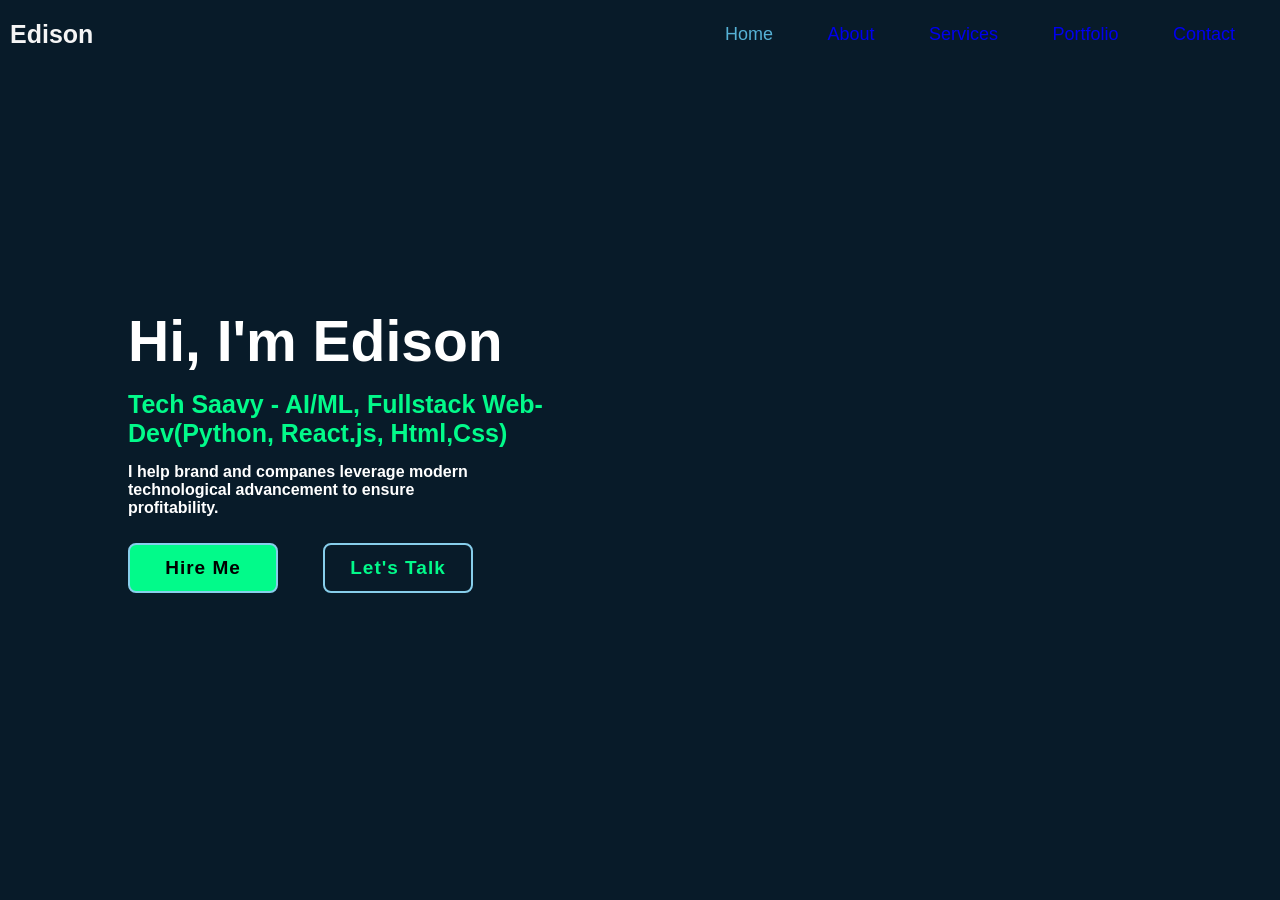
==== index.html @ b286ea6d "Update index.html" ====
<!DOCTYPE html>
<html lang="en">
<head>
    <meta charset="UTF-8">
    <meta name="viewport" content="width=<device-width>, initial-scale=1.0">
    <title>Firstpage</title>
    <link rel="stylesheet" href="style.css">
    <link href="https://fonts.googleapis.com/icon?family=Material+Icons" rel="stylesheet">
</head>

<body>
    <header class="header">
        <a href = "#"class = "logo"> Edison</a>
         <nav>
            <div class="nav-links" id="navLinks">
               <i class="material-icons" style="cursor: pointer;" onclick="hideMenu()">close</i>

                <ul>
                   <li><a href="index.html" class="active"> Home</a></li>
                   <li><a href="about.html"> About</a></li> 
                   <li><a href="services.html"> Services</a></li>
                   <li><a href="port.html"> Portfolio</a></li>
                   <li><a href="contact.html"> Contact</a></li> 
                </ul>
            </div>
            <i class="material-icons" style="cursor: pointer;" onclick="showMenu()">menu</i>
        </nav>       
    
    </header>
    <section class="home">
        <div class="home-content">
            <h1>Hi, I'm Edison </h1>
            <h3>Tech Saavy - AI/ML, Fullstack Web-Dev(Python, React.js, Html,Css)</h3>
            <p>I help brand and companes leverage modern technological 
                 advancement to ensure profitability. </p>
             <div class="btn-box">
                <a href="mailto:edison1tech@gmail.com?subject=Hiring Your Services"class="Hire"> Hire Me</a>
                <a href="https://api.whatsapp.com/send?phone=2347078115094"> Let's Talk</a>
             </div>    
        </div>       
    </section>
    
<script>
   
       var navLinks = document.getElementById("navLinks");
       function showMenu(){
           navLinks.style.display = "block";
           navLinks.style.right= "0px";
           
       }

       function hideMenu(){
           navLinks.style.display = "none";
       }
            
            
    
    
</script>
<script>
        (function(){if(!window.chatbase||window.chatbase("getState")!=="initialized")
        {window.chatbase=(...arguments)=>{if(!window.chatbase.q){window.chatbase.q=[]}window.chatbase.q.push(arguments)}
        ;window.chatbase=new Proxy(window.chatbase,{get(target,prop){if(prop==="q"){return target.q}return(...args)=>target(prop,...args)}})}const onLoad=function(){const script=document.createElement("script");script.src="https://www.chatbase.co/embed.min.js";script.id="RbvvcZ45IPQnluIqpaT1G";script.domain="www.chatbase.co";document.body.appendChild(script)};if(document.readyState==="complete"){onLoad()}else{window.addEventListener("load",onLoad)}})();
</script>
</body>


</html
---- style.css ----
*{
    margin: 0;
    padding: 0;
    box-sizing: border-box;
    font-family: 'Gill Sans', 'Gill Sans MT', Calibri, 'Trebuchet MS', sans-serif;
}

body{
    background:#081b29;
    color: white;
    bottom: 0;
}

.header{
    position: absolute;
    top: 0;
    left: 0;
    width: 100%;
    padding: 20px 10px;
    background: transparent;
    display: flex;
    justify-content: space-between;
    align-items: center;
    z-index: 100;
}

.logo{
    font-size: 25px;
    color: whitesmoke;
    text-decoration: none;
    font-weight: bold;
}

.nav-links ul li{
    font-size: 18px;
    color: whitesmoke;
    text-decoration: none;
    font-weight: 580px;
    margin-left: 15px;
    margin-right: 35px;
    transition: .3s;
    position: relative;
    list-style: none;   
}




.nav-links ul li{
    display: inline-flex;
    text-decoration: none;
    list-style: none;
}

.nav-links a:hover,
.nav-links a.active{
    color: rgb(86, 178, 214);
}

.nav-links i{
    display: none;
}
.header i {
     display: none;
}
.nav-links a{
    text-decoration: none;
}

.home {
    display: flex;
    align-items: center;
    height: 100vh;
    padding: 0 10%;
    
    /* CRITICAL: Reference point for the background */
    position: relative; 
    /* CRITICAL: Prevents z-index from hiding the background */
    isolation: isolate; 
    
    /* REMOVE ALL BACKGROUND AND OPACITY FROM HERE */
    background: none; 
    opacity: 1 !important; 
}

/* This is the "faint" layer */
.home::before {
    content: "";
    position: absolute;
    inset: 0; 
    z-index: -1; /* Puts it behind the text */
    
    /* YOUR FAINTNESS SETTING */
    opacity: 0.3; 
    
    background-position: center;
    background-size: cover;
    animation: change-bg 8s infinite;
}

@keyframes change-bg {
    0%, 100% {  
        background-image: linear-gradient(rgba(26, 24, 24, 0.7), rgba(148, 102, 102, 0.7)), 
        url('images/d.p.jpeg'); 
    }
    50% { 
        background-image: linear-gradient(rgba(26, 24, 24, 0.7), rgba(148, 102, 102, 0.7)), 
        url('images/d.p 2.jpeg'); 
    } 
}


.home-content{
    max-width: 560px;
    
}

.home-content h1{
    font-size: 57px;
    font-weight: 680;
    margin-bottom: 15px;
    line-height: 1.2;
}

.home-content h3{
    color: rgb(2, 250, 138);
    font-size: 25px;
    margin-bottom: 15px;
}

.home-content p{
    font-size: 16px;
    font-weight: bold;
    margin-bottom: 26px;
    max-width: 360px;
}
.home-content{
    font-size: 35px;
    font-weight: 600px;
    margin-bottom: 0px;
}


.home-content .btn-box{
    justify-content: space-between;
    display: flex;
    width: 345px;
    height: 50px;
     
}

.btn-box a {
    position: relative;
    display: inline-flex;
    justify-content: center;
    align-items: center;
    width: 150px;
    height: 100%;
    background: rgb(2, 250, 138);
    border: 2px solid  skyblue;
    border-radius: 8px;
    font-size: 19px;
    color: black; 
    text-decoration: none;
    font-weight: 600;
    letter-spacing: 1px;
    z-index: 1;
    overflow: hidden;
    transition: .5s;
}

.btn-box a:nth-child(2) {
    background: transparent;
    color: rgb(2, 250, 138);

}
.btn-box a:nth-child(2):hover{
       color: black;
       background: rgb(2, 250, 138);
     
}

.btn-box a::before{
       content: '';
       position: absolute;
       top: 0;
       left: 0;
       width:0;
       height: 100%;
       z-index: -1;
       transition: .5s;

}
.Hire:hover{
     
       background:transparent;
       transition: .5s;
       content: '';
       color: skyblue;
}       
.btn-box a:hover::before{
  
      width: 100%;
}
/*---------about----------*/
#about{
    padding: 80px 0;
    color: skyblue;
    padding-left: 0px;
    padding-right: 0px ;
}

.row{
    display: flex;
    justify-content: space-between;
    flex-wrap: wrap;

}
.about-col-1{
    flex-basis: 35%;
}

.about-col-1 img{
      width: 100%;
      border-radius: 15px;

}

.about-col-2{
    flex-basis: 60%;

}

.about-col-2 p{
    font-size: 26px;
     
}

.tabs p{
    justify-content: space-between;
    margin-right: 34px;
    align-items: center;
}

.tab-content ul li{
    font-size: 25px;
    margin-top: 45px;
    text-align: left;
}


.sub-title{
    font-size: 60px;
    font-weight: 600;
    color: antiquewhite; 
    
}

.tab-btn{
    display: inline;
    margin-right: 10px;
    margin-top: 15px;
    color: aliceblue;
    
   
}

.tab-btn:active{
    color: seagreen;

}

.tab-pane{
    display: none;
}

.tab-pane.active{

    display: block;
}

.tab-pane ul li span {
    color: yellowgreen;
}

.tab-pane ul li{
    list-style: none;
    margin: 10px 0;
    

 }

 .tab-btn.active{
    border-bottom: 2px solid yellowgreen;
 }
   

 .tab-btn:hover{
    color: greenyellow;
 }
 
 /*------------contact------*/
 .acco{
    
    justify-items: center;
    align-items: center;
    
 }
.acco h1{
    font-size: 16px;
    margin-top: 9%;
    align-items: center;
    justify-items: center;
    justify-content: center; 
    width: 380px;
    text-align: center;
    margin-left: 35%;
}
acco{
    margin-bottom: 20px;
}
.acco a{
    text-decoration: none;
    color: aqua;
    align-items: center;
    justify-content: space-between;
    justify-items: center;
    margin-top: 12%;
   
 }
.acco a i{
    
    justify-items: center;
    display: block;
    align-items: center;   
    color: aqua;
    margin-right: 20px; 
    

}
.ico a i.material-icons{
    align-items: center;
    
    margin-top: 15px;
}

.ico a{
    margin-top: 2%;
}
.ico a:hover{
    color: yellowgreen;
    transition: .5s;
}

.ico a i.material-icons:hover{
    color: yellowgreen;
    transition: .5s;

}    

.ico {
    margin-left:45% ;
    align-items: center;
    margin-top: 3%;
    margin-bottom: 15px;
    font-size: 20px;
    position: relative;
}

 
 
 
@media(max-width:700px){

    .logo{
        font-size: 15PX;
    }

    .home-content h1{
        font-size: 30px;
        margin-left: 6px;
        margin-bottom: 12px;
    }

    .home-content h3{
        font-size: 20px;
    }
    .home-content p{
        font-size: 10px;
    }
    .home-content .btn-box{
    justify-content: space-between;
    display: flex;
    width: 150px;
    height: 25px;
     
    }
    .home.home-content{
    bottom: 0px;
    }


    .btn-box a {
        position: relative;
        display: inline-flex;
        justify-content: center;
        align-items: center;
          width: 70px;
         height: 100%;
         background: skyblue;
         border: 2px solid  skyblue;
         border-radius: 8px;
        font-size: 12px;
        color: black; 
        text-decoration: none;
          font-weight: 600;
        letter-spacing: 1px;
        z-index: 1;
        overflow: hidden;
        transition: .5s;
    }


    .header{
        font-size: 20px;
    }
    .nav-links ul li a{
        display: block;
        text-decoration: none;
        list-style: none; 
        margin-bottom: 15px;   
        text-align: center;
        color: antiquewhite;
        
    }
    
    
    .nav-links{
        position: absolute;
        height: 100vh;
        width: 180px;
        background: #ff004f;
        top: 0;  
        display: none;     
        text-align: left;
        z-index: 2;
        transition: 1s;
        text-decoration: none;       
    }

    nav .fa{
        display: block;
        color: aliceblue;
        margin: 10px;
        font-size: 22px;
        cursor: pointer;
        text-decoration: none;
    }

    
    #about{
        padding: 80px 0;
        color: skyblue;
        padding-left: 0px;
        padding-right: 0px ;
        width: 350px;
    }


    .about-col-2 h1{
        font-size: 30px;
        
    }

    .about-col-2 p.abou{
        font-size: 25px;
        width: 360px;
        text-align: center;
        margin-left: 65px;
    }

    .tab p.tab-btn active{
        font-size: 15px;
        color: whitesmoke;
    }
    nav i{
        display: block;
        margin: 10px;
    }
    .header i {
     display: block;

    }
    .tabs{
        display:inline-flex;
        margin: 20px;
        margin-right: 25px;
    }
 
    .tabs p.tab-btn{
         
        font-size:23px;
        border-left: 10px;
    }

    .about-col-2 p{
        max-width: 200px;
        font-size: 15px;
    }

    h1{
      font-size: 15px;
      margin-top: 17%;
      justify-items: center;
      justify-content: center;
      align-items: center;
      margin-left:25%;
      margin-bottom: 20px;
    }
    .acco h1{
        align-items: center;
        top: 15%;
        margin: 80px 0 ;
        margin-right: 44px;
        padding-left: 0px;
        
    }

    .ico {
        top: 17%;
        
        left: 0;
        margin-right: 22px;
        margin-top: 55px;
    }

    .abou{
        width: 100%;
        font-size: 70px;
        text-align: center;
        justify-content: center;
    }

     .tab-content ul li{
        margin-left: 26px;
     }

    .about-col-1 img{
        width: 320px; 
        margin: 10px;
        margin-left: 10px;
        margin-right: 0px;
        height: 270px;
        align-items: center;
    }
    
}
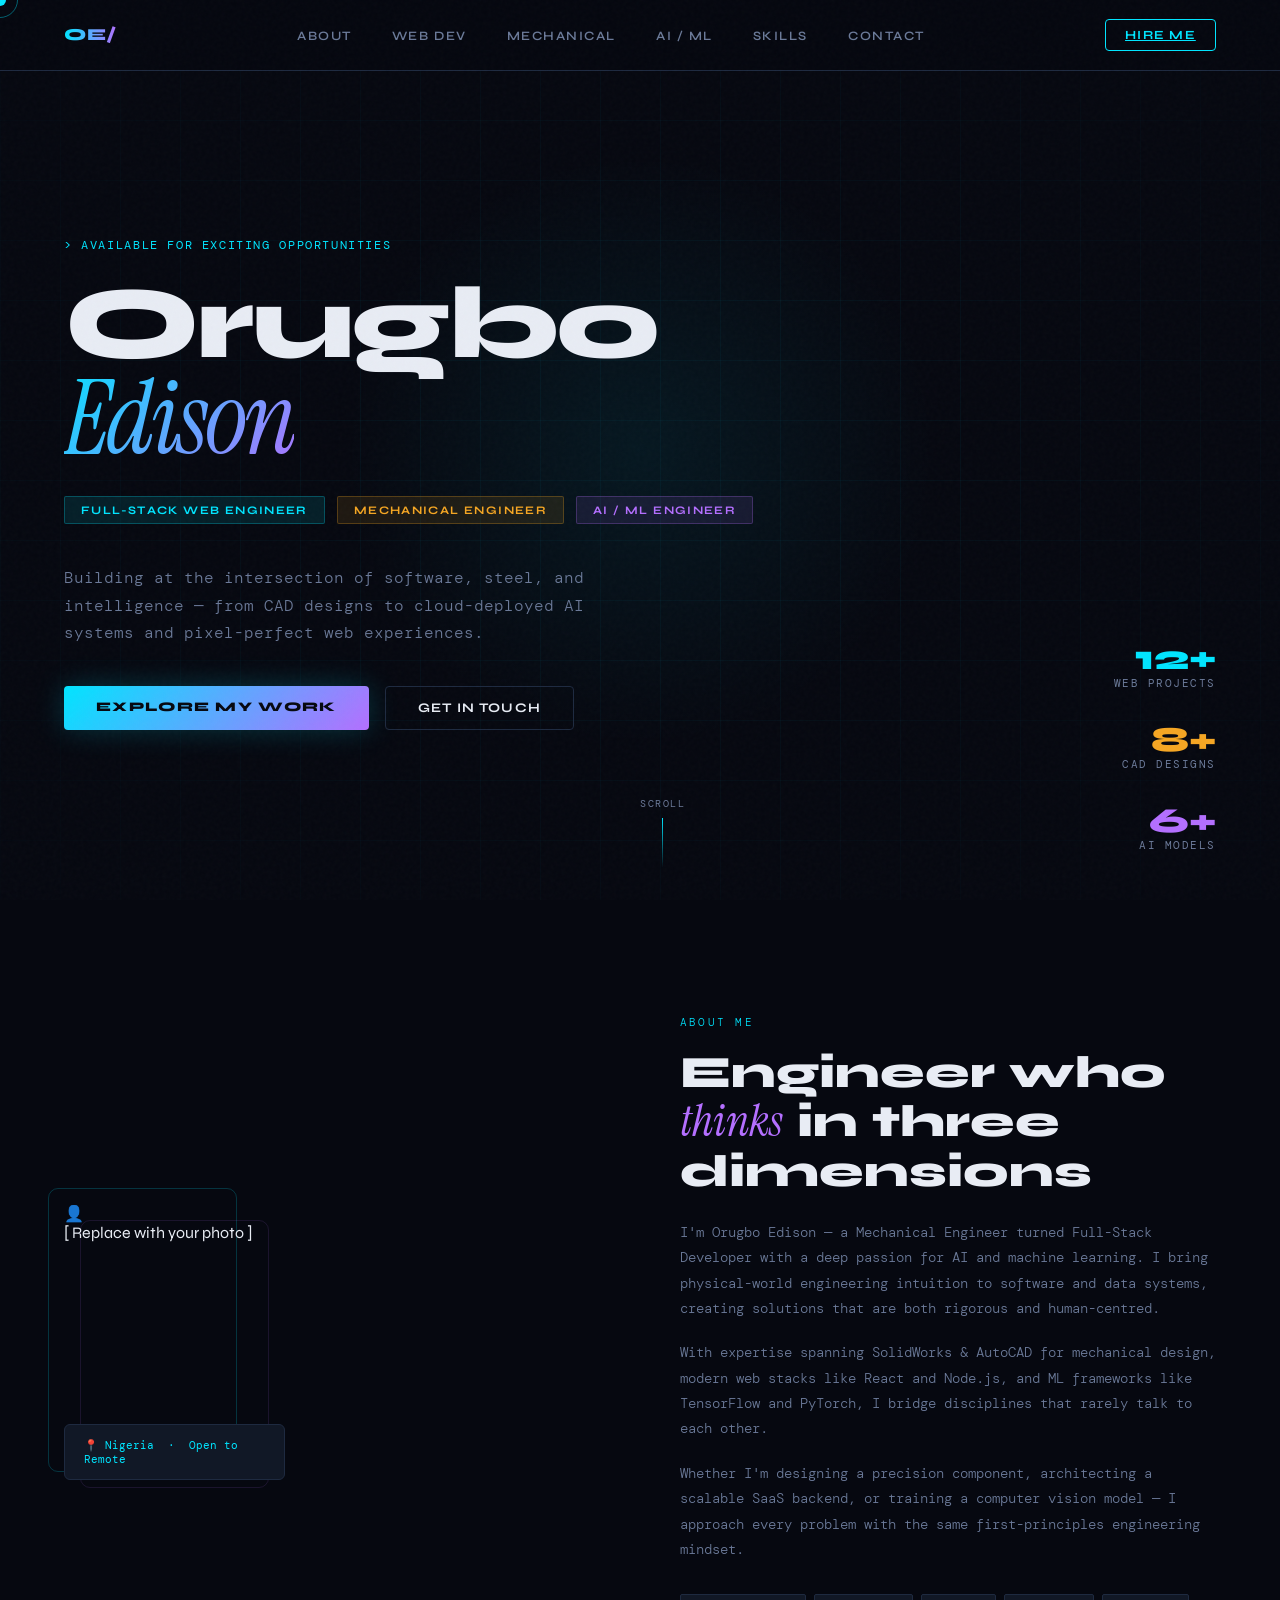
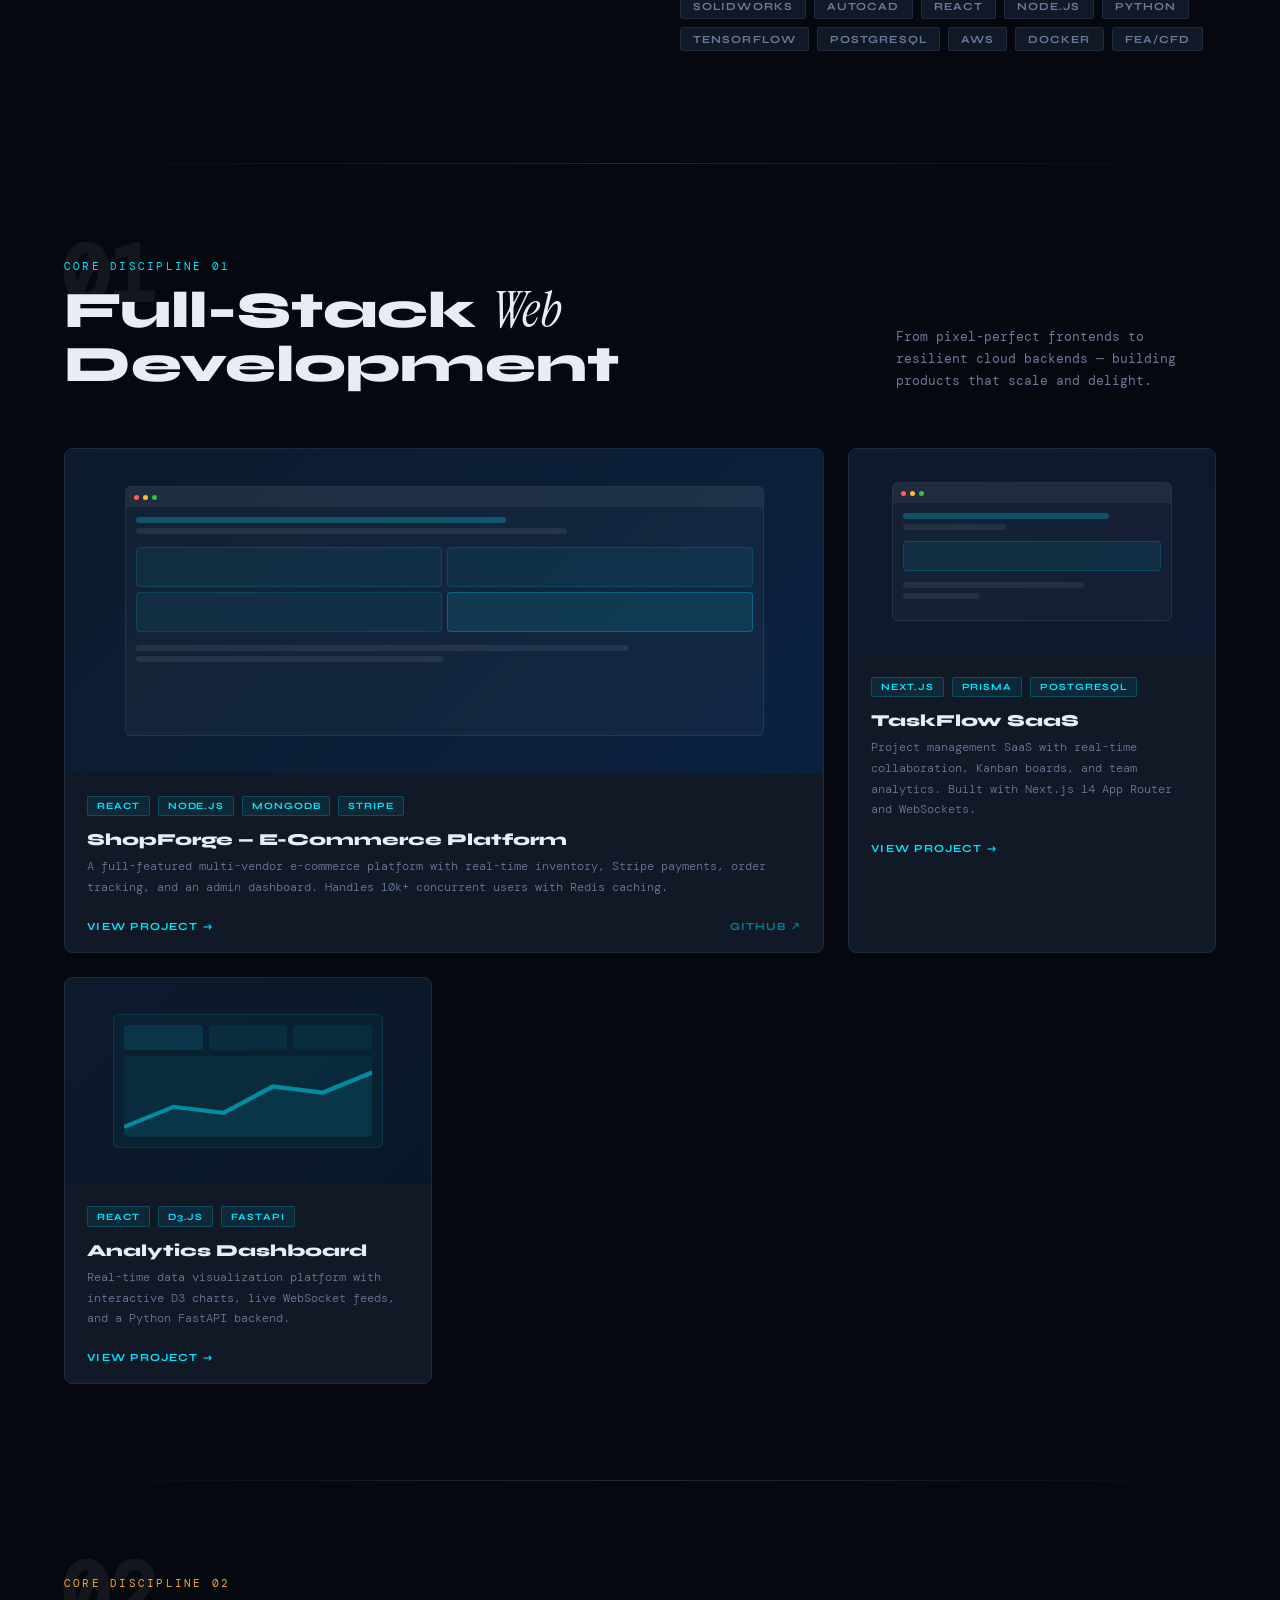
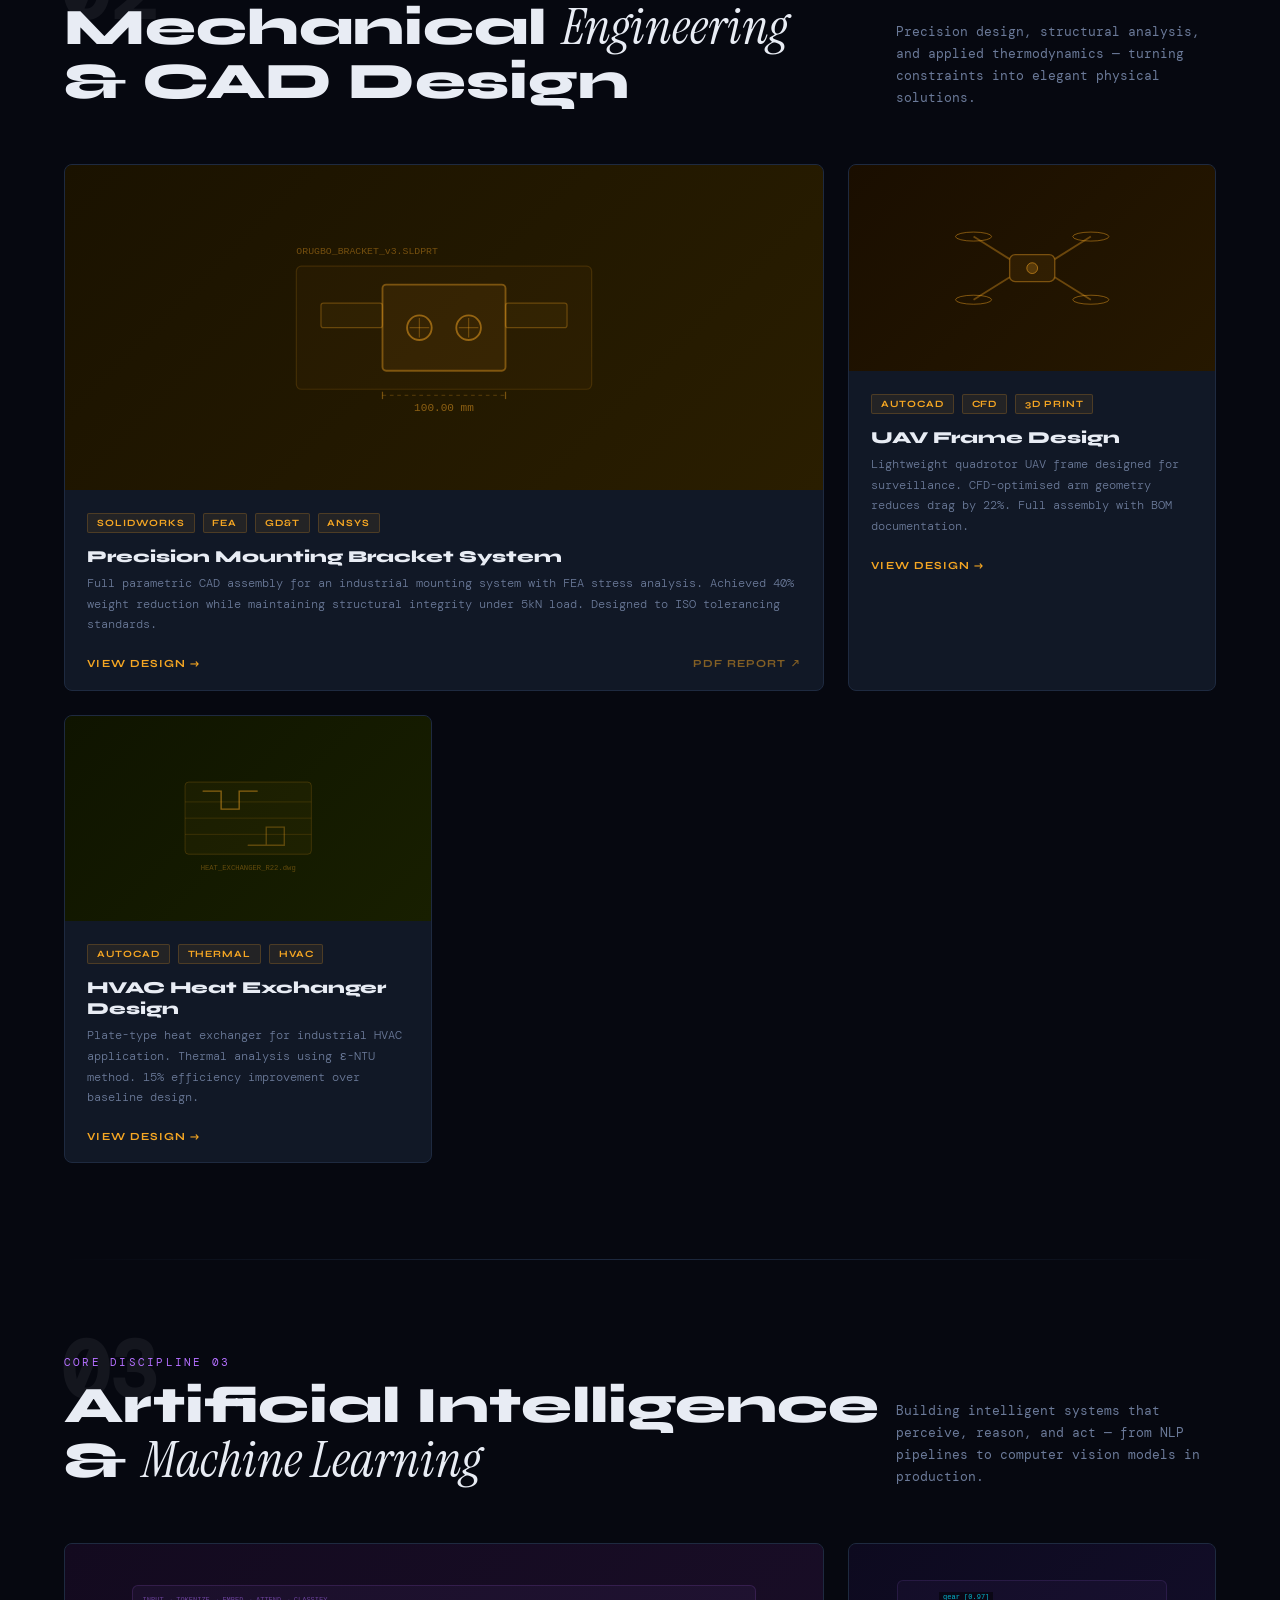
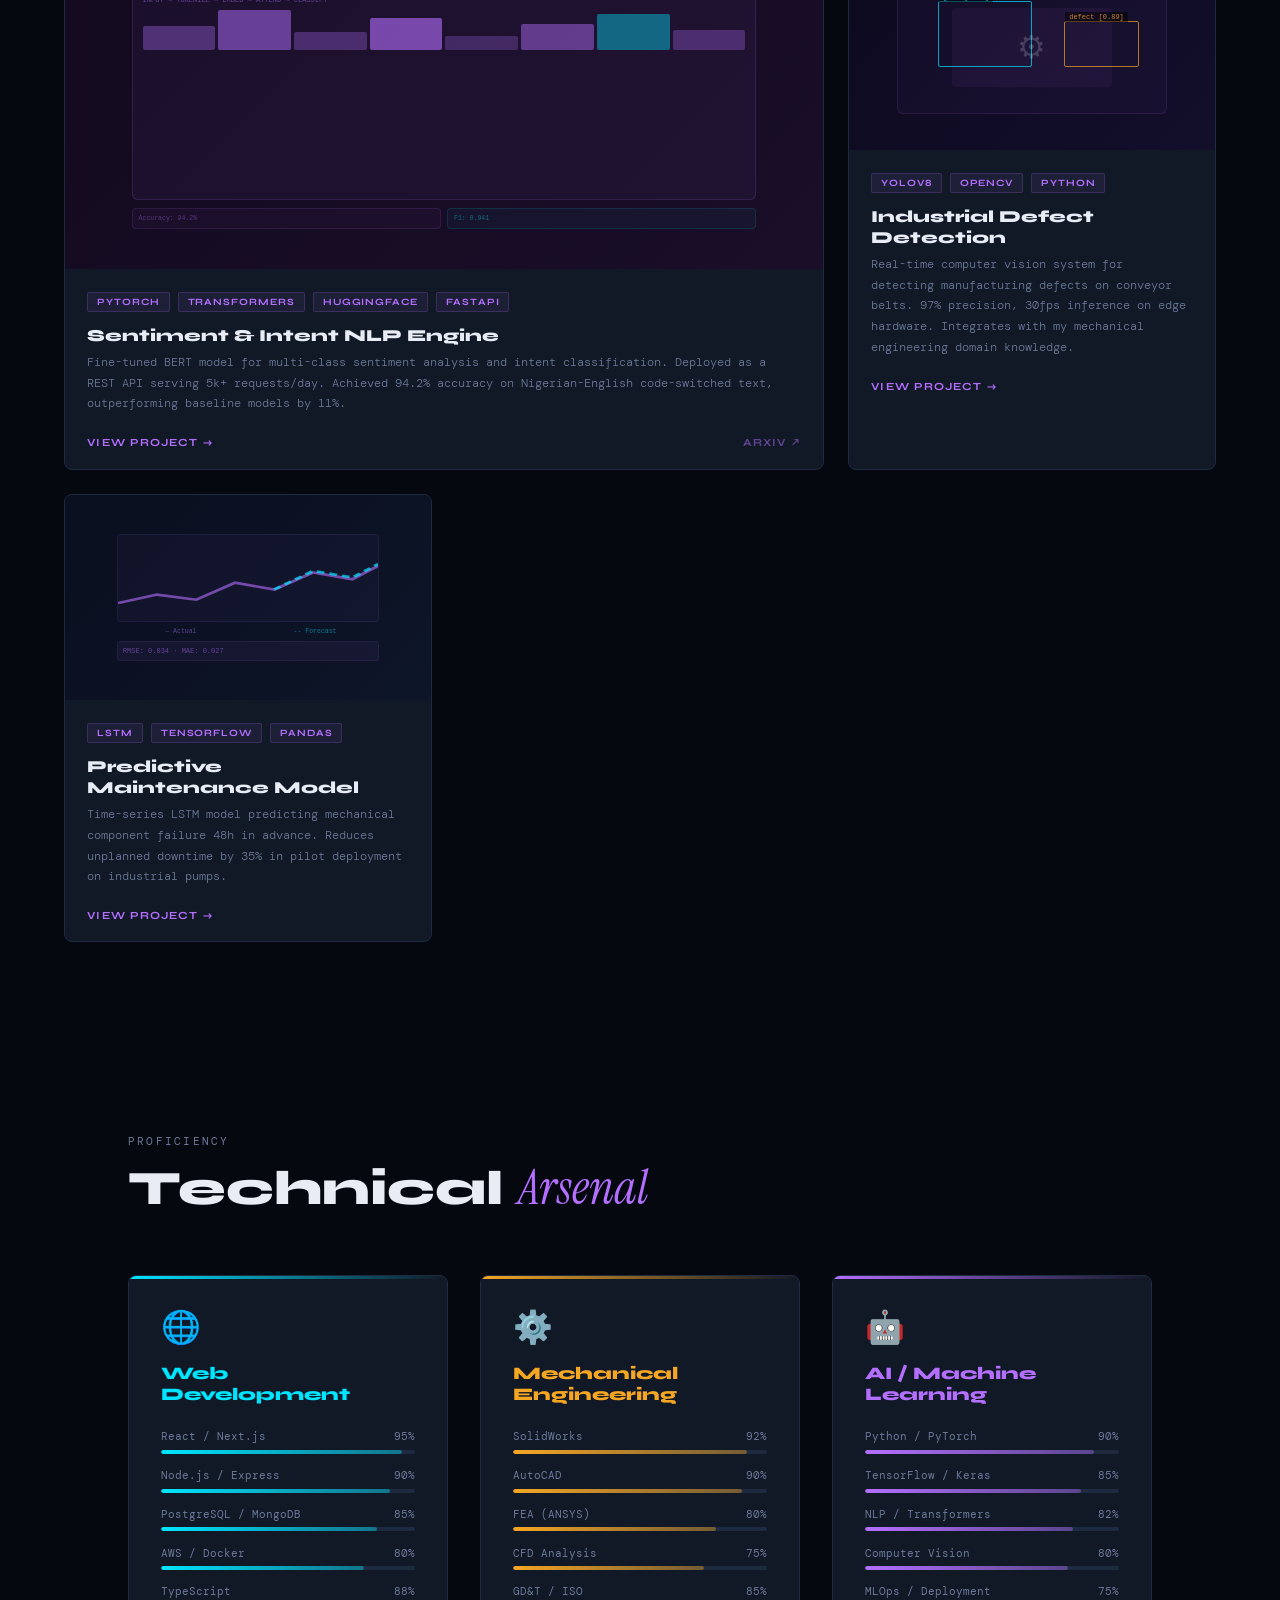
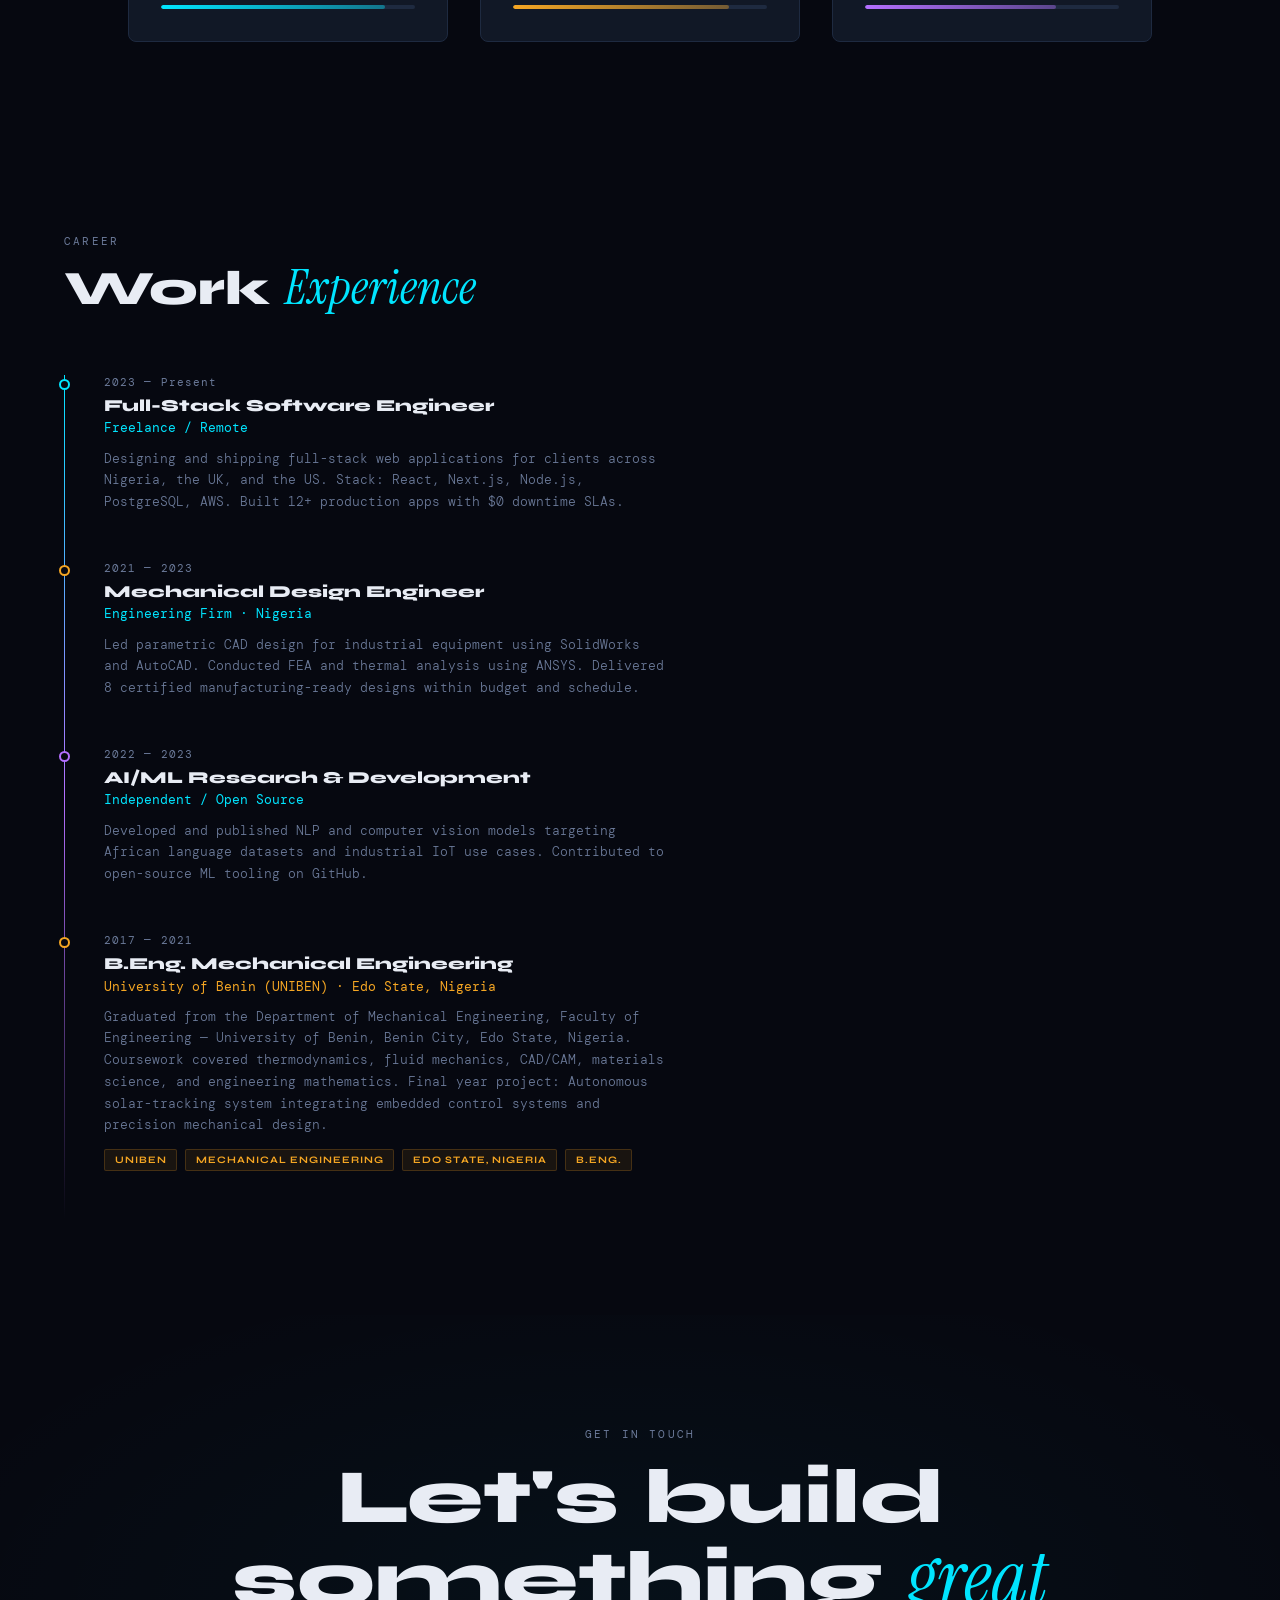
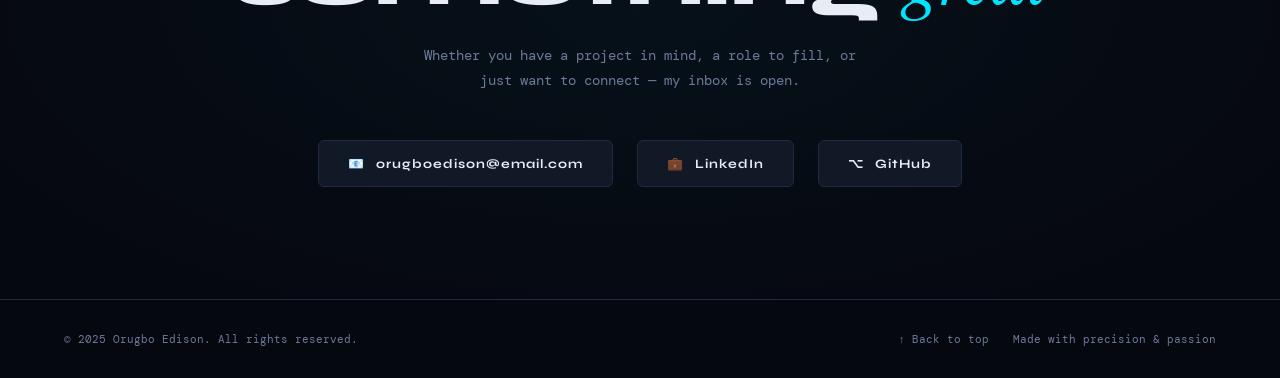
==== commit 1e8a6c79: "Update index.html" ====
--- a/index.html
+++ b/index.html
@@ -1,68 +1,1139 @@
 <!DOCTYPE html>
 <html lang="en">
 <head>
-    <meta charset="UTF-8">
-    <meta name="viewport" content="width=<device-width>, initial-scale=1.0">
-    <title>Firstpage</title>
-    <link rel="stylesheet" href="style.css">
-    <link href="https://fonts.googleapis.com/icon?family=Material+Icons" rel="stylesheet">
+<meta charset="UTF-8" />
+<meta name="viewport" content="width=device-width, initial-scale=1.0"/>
+<title>Orugbo Edison — Engineer · Developer · AI</title>
+<link href="https://fonts.googleapis.com/css2?family=Syne:wght@400;600;700;800&family=DM+Mono:ital,wght@0,300;0,400;1,300&family=Instrument+Serif:ital@0;1&display=swap" rel="stylesheet"/>
+<style>
+/* ─── RESET & VARIABLES ─────────────────────────────────── */
+*, *::before, *::after { box-sizing: border-box; margin: 0; padding: 0; }
+:root {
+  --bg: #060810;
+  --surface: #0d1120;
+  --card: #111826;
+  --border: #1e2a40;
+  --text: #e8ecf4;
+  --muted: #6b7a99;
+  --accent-mech: #f5a623;
+  --accent-web: #00e5ff;
+  --accent-ai: #b46fff;
+  --glow-mech: rgba(245,166,35,0.15);
+  --glow-web: rgba(0,229,255,0.12);
+  --glow-ai: rgba(180,111,255,0.15);
+  --font-head: 'Syne', sans-serif;
+  --font-mono: 'DM Mono', monospace;
+  --font-serif: 'Instrument Serif', serif;
+}
+html { scroll-behavior: smooth; }
+body {
+  background: var(--bg);
+  color: var(--text);
+  font-family: var(--font-head);
+  overflow-x: hidden;
+  cursor: none;
+}
+
+/* ─── CUSTOM CURSOR ─────────────────────────────────────── */
+#cursor { position:fixed;width:12px;height:12px;background:var(--accent-web);border-radius:50%;pointer-events:none;z-index:9999;transform:translate(-50%,-50%);transition:transform .1s,background .2s;mix-blend-mode:screen; }
+#cursor-ring { position:fixed;width:36px;height:36px;border:1.5px solid rgba(0,229,255,.4);border-radius:50%;pointer-events:none;z-index:9998;transform:translate(-50%,-50%);transition:transform .18s ease,width .2s,height .2s,border-color .2s; }
+
+/* ─── NOISE OVERLAY ─────────────────────────────────────── */
+body::before {
+  content:'';position:fixed;inset:0;
+  background-image:url("data:image/svg+xml,%3Csvg viewBox='0 0 256 256' xmlns='http://www.w3.org/2000/svg'%3E%3Cfilter id='n'%3E%3CfeTurbulence type='fractalNoise' baseFrequency='0.9' numOctaves='4' stitchTiles='stitch'/%3E%3C/filter%3E%3Crect width='100%25' height='100%25' filter='url(%23n)' opacity='1'/%3E%3C/svg%3E");
+  opacity:.025;pointer-events:none;z-index:1000;
+}
+
+/* ─── SCROLLBAR ──────────────────────────────────────────── */
+::-webkit-scrollbar{width:4px}
+::-webkit-scrollbar-track{background:var(--bg)}
+::-webkit-scrollbar-thumb{background:var(--border);border-radius:2px}
+
+/* ─── NAV ────────────────────────────────────────────────── */
+nav {
+  position: fixed; top: 0; left: 0; right: 0; z-index: 500;
+  display: flex; align-items: center; justify-content: space-between;
+  padding: 1.2rem 4rem;
+  background: rgba(6,8,16,.8);
+  backdrop-filter: blur(20px);
+  border-bottom: 1px solid var(--border);
+  transition: padding .3s;
+}
+.nav-logo {
+  font-size: 1.05rem; font-weight: 800; letter-spacing: .04em;
+  background: linear-gradient(90deg, var(--accent-web), var(--accent-ai));
+  -webkit-background-clip: text; -webkit-text-fill-color: transparent;
+}
+.nav-links { display: flex; gap: 2.5rem; list-style: none; }
+.nav-links a {
+  font-size: .8rem; letter-spacing: .12em; text-transform: uppercase;
+  color: var(--muted); text-decoration: none; font-weight: 600;
+  position: relative; transition: color .2s;
+}
+.nav-links a::after {
+  content:''; position:absolute; bottom:-4px; left:0; width:0; height:1.5px;
+  background: var(--accent-web); transition: width .25s;
+}
+.nav-links a:hover { color: var(--text); }
+.nav-links a:hover::after { width: 100%; }
+.nav-cta {
+  background: transparent; border: 1.5px solid var(--accent-web);
+  color: var(--accent-web); padding: .45rem 1.2rem;
+  border-radius: 4px; font-family: var(--font-head);
+  font-size: .78rem; letter-spacing: .1em; text-transform: uppercase;
+  cursor: none; font-weight: 700; transition: background .2s, color .2s;
+}
+.nav-cta:hover { background: var(--accent-web); color: var(--bg); }
+
+/* ─── HAMBURGER ──────────────────────────────────────────── */
+.burger { display: none; flex-direction: column; gap: 5px; cursor: none; background: none; border: none; }
+.burger span { width: 24px; height: 2px; background: var(--text); display: block; transition: .3s; }
+.mobile-menu {
+  display: none; position: fixed; inset: 0; z-index: 490;
+  background: rgba(6,8,16,.97); flex-direction: column;
+  align-items: center; justify-content: center; gap: 2.5rem;
+}
+.mobile-menu.open { display: flex; }
+.mobile-menu a {
+  font-size: 2rem; font-weight: 800; color: var(--text);
+  text-decoration: none; letter-spacing: .06em;
+  transition: color .2s;
+}
+.mobile-menu a:hover { color: var(--accent-web); }
+
+/* ─── HERO ───────────────────────────────────────────────── */
+#hero {
+  min-height: 100vh; display: flex; flex-direction: column;
+  justify-content: center; padding: 8rem 4rem 4rem;
+  position: relative; overflow: hidden;
+}
+.hero-grid-bg {
+  position: absolute; inset: 0; pointer-events: none;
+  background-image:
+    linear-gradient(rgba(0,229,255,.04) 1px, transparent 1px),
+    linear-gradient(90deg, rgba(0,229,255,.04) 1px, transparent 1px);
+  background-size: 60px 60px;
+  mask-image: radial-gradient(ellipse 80% 80% at 50% 50%, black 30%, transparent 100%);
+}
+.hero-glow {
+  position: absolute; width: 600px; height: 600px; border-radius: 50%;
+  background: radial-gradient(circle, rgba(0,229,255,.07) 0%, transparent 70%);
+  top: 50%; left: 50%; transform: translate(-50%,-50%);
+  pointer-events: none; animation: pulse 6s ease-in-out infinite;
+}
+@keyframes pulse { 0%,100%{opacity:.6;transform:translate(-50%,-50%) scale(1)} 50%{opacity:1;transform:translate(-50%,-50%) scale(1.08)} }
+
+.hero-tag {
+  display: inline-block; font-family: var(--font-mono); font-size: .72rem;
+  color: var(--accent-web); letter-spacing: .14em; text-transform: uppercase;
+  margin-bottom: 1.5rem;
+  animation: fadeUp .8s .1s both;
+}
+.hero-tag::before { content: '> '; }
+
+.hero-name {
+  font-size: clamp(3rem, 8vw, 7.5rem); font-weight: 800; line-height: .92;
+  letter-spacing: -.03em; margin-bottom: 1rem;
+  animation: fadeUp .8s .2s both;
+}
+.hero-name .line2 {
+  font-family: var(--font-serif); font-style: italic;
+  background: linear-gradient(135deg, var(--accent-web) 0%, var(--accent-ai) 100%);
+  -webkit-background-clip: text; -webkit-text-fill-color: transparent;
+  font-weight: 400;
+}
+
+.hero-roles {
+  display: flex; flex-wrap: wrap; gap: .75rem; margin: 1.8rem 0 2.5rem;
+  animation: fadeUp .8s .3s both;
+}
+.role-pill {
+  font-size: .72rem; font-weight: 700; letter-spacing: .12em;
+  text-transform: uppercase; padding: .4rem 1rem; border-radius: 2px;
+}
+.pill-web { background: rgba(0,229,255,.1); color: var(--accent-web); border: 1px solid rgba(0,229,255,.25); }
+.pill-mech { background: rgba(245,166,35,.1); color: var(--accent-mech); border: 1px solid rgba(245,166,35,.25); }
+.pill-ai { background: rgba(180,111,255,.1); color: var(--accent-ai); border: 1px solid rgba(180,111,255,.25); }
+
+.hero-desc {
+  max-width: 520px; line-height: 1.7; color: var(--muted);
+  font-size: 1rem; font-family: var(--font-mono); font-weight: 300;
+  animation: fadeUp .8s .4s both;
+}
+
+.hero-ctas {
+  display: flex; gap: 1rem; flex-wrap: wrap; margin-top: 2.5rem;
+  animation: fadeUp .8s .5s both;
+}
+.btn-primary {
+  background: linear-gradient(135deg, var(--accent-web), var(--accent-ai));
+  color: var(--bg); padding: .8rem 2rem; border-radius: 4px;
+  font-weight: 800; font-size: .82rem; letter-spacing: .1em;
+  text-transform: uppercase; text-decoration: none;
+  transition: transform .2s, box-shadow .2s;
+  box-shadow: 0 0 30px rgba(0,229,255,.2);
+}
+.btn-primary:hover { transform: translateY(-2px); box-shadow: 0 8px 30px rgba(0,229,255,.35); }
+.btn-ghost {
+  background: transparent; border: 1.5px solid var(--border);
+  color: var(--text); padding: .8rem 2rem; border-radius: 4px;
+  font-weight: 700; font-size: .82rem; letter-spacing: .1em;
+  text-transform: uppercase; text-decoration: none;
+  transition: border-color .2s, color .2s;
+}
+.btn-ghost:hover { border-color: var(--accent-ai); color: var(--accent-ai); }
+
+.hero-stats {
+  position: absolute; right: 4rem; bottom: 3rem;
+  display: flex; flex-direction: column; gap: 2rem; align-items: flex-end;
+  animation: fadeUp .8s .6s both;
+}
+.stat-item { text-align: right; }
+.stat-num { font-size: 2.2rem; font-weight: 800; line-height: 1; }
+.stat-label { font-size: .68rem; letter-spacing: .14em; color: var(--muted); text-transform: uppercase; font-family: var(--font-mono); }
+
+.scroll-hint {
+  position: absolute; bottom: 2rem; left: 50%; transform: translateX(-50%);
+  display: flex; flex-direction: column; align-items: center; gap: .5rem;
+  color: var(--muted); font-size: .65rem; letter-spacing: .15em; text-transform: uppercase;
+  font-family: var(--font-mono); animation: fadeUp .8s .8s both;
+}
+.scroll-line { width: 1px; height: 50px; background: linear-gradient(var(--accent-web), transparent); animation: scrollDown 2s ease-in-out infinite; }
+@keyframes scrollDown { 0%,100%{opacity:.3} 50%{opacity:1} }
+
+/* ─── ABOUT SECTION ──────────────────────────────────────── */
+#about {
+  padding: 7rem 4rem;
+  display: grid; grid-template-columns: 1fr 1fr; gap: 5rem; align-items: center;
+}
+.about-photo-wrap {
+  position: relative;
+}
+.about-photo-frame {
+  width: 100%; aspect-ratio: 3/4; max-width: 380px;
+  border-radius: 8px; overflow: hidden;
+  position: relative;
+}
+.about-photo-frame img {
+  width: 100%; height: 100%; object-fit: cover;
+}
+.photo-placeholder {
+  width: 100%; height: 100%;
+  background: linear-gradient(135deg, var(--card) 0%, #1a2540 100%);
+  display: flex; flex-direction: column; align-items: center; justify-content: center; gap: 1rem;
+}
+.photo-placeholder .icon { font-size: 4rem; opacity: .3; }
+.photo-placeholder p { font-size: .7rem; letter-spacing: .1em; color: var(--muted); font-family: var(--font-mono); }
+.photo-deco {
+  position: absolute; top: -16px; left: -16px; right: 16px; bottom: -16px;
+  border: 1.5px solid var(--accent-web); border-radius: 10px;
+  opacity: .2; pointer-events: none;
+}
+.photo-deco2 {
+  position: absolute; top: 16px; left: 16px; right: -16px; bottom: -32px;
+  border: 1px solid var(--accent-ai); border-radius: 10px;
+  opacity: .12; pointer-events: none;
+}
+.photo-tag {
+  position: absolute; bottom: -1.5rem; right: -2rem;
+  background: var(--card); border: 1px solid var(--border);
+  padding: .8rem 1.2rem; border-radius: 6px;
+  font-family: var(--font-mono); font-size: .7rem; color: var(--accent-web);
+}
+.about-text .section-label {
+  font-family: var(--font-mono); font-size: .7rem; letter-spacing: .2em;
+  color: var(--accent-web); text-transform: uppercase; margin-bottom: 1rem;
+}
+.about-text h2 { font-size: clamp(2rem, 3.5vw, 3rem); font-weight: 800; line-height: 1.1; margin-bottom: 1.5rem; }
+.about-text h2 em { font-family: var(--font-serif); font-style: italic; color: var(--accent-ai); font-weight: 400; }
+.about-text p { color: var(--muted); line-height: 1.8; margin-bottom: 1.2rem; font-family: var(--font-mono); font-size: .88rem; font-weight: 300; }
+
+.skills-grid { display: flex; flex-wrap: wrap; gap: .5rem; margin-top: 2rem; }
+.skill-tag {
+  font-size: .68rem; font-weight: 700; letter-spacing: .1em; text-transform: uppercase;
+  padding: .3rem .75rem; border-radius: 2px;
+  background: var(--card); border: 1px solid var(--border); color: var(--muted);
+  transition: border-color .2s, color .2s;
+}
+.skill-tag:hover { border-color: var(--accent-web); color: var(--accent-web); }
+
+/* ─── CORE SECTIONS ──────────────────────────────────────── */
+.core-section { padding: 6rem 4rem; position: relative; }
+.core-section::before {
+  content: ''; position: absolute; top: 0; left: 4rem; right: 4rem; height: 1px;
+  background: linear-gradient(90deg, transparent, var(--border), transparent);
+}
+
+.section-header { display: flex; align-items: flex-end; justify-content: space-between; margin-bottom: 3.5rem; flex-wrap: wrap; gap: 1rem; }
+.section-num {
+  font-size: 5rem; font-weight: 800; line-height: 1;
+  opacity: .06; position: absolute; top: 4.5rem; left: 3.8rem;
+  font-family: var(--font-mono); pointer-events: none;
+}
+.core-label {
+  font-family: var(--font-mono); font-size: .7rem; letter-spacing: .2em;
+  text-transform: uppercase; margin-bottom: .6rem;
+}
+.core-title { font-size: clamp(2rem, 4vw, 3.2rem); font-weight: 800; line-height: 1.05; }
+.core-title em { font-family: var(--font-serif); font-style: italic; font-weight: 400; }
+
+/* Accent per core */
+.web-accent { color: var(--accent-web); }
+.mech-accent { color: var(--accent-mech); }
+.ai-accent { color: var(--accent-ai); }
+
+/* ─── PROJECTS GRID ──────────────────────────────────────── */
+.projects-grid { display: grid; grid-template-columns: repeat(3, 1fr); gap: 1.5rem; }
+
+.project-card {
+  background: var(--card); border: 1px solid var(--border);
+  border-radius: 8px; overflow: hidden; position: relative;
+  transition: transform .3s, border-color .3s, box-shadow .3s;
+  cursor: none;
+}
+.project-card:hover { transform: translateY(-6px); }
+
+.project-card.web:hover { border-color: rgba(0,229,255,.35); box-shadow: 0 20px 60px var(--glow-web); }
+.project-card.mech:hover { border-color: rgba(245,166,35,.35); box-shadow: 0 20px 60px var(--glow-mech); }
+.project-card.ai:hover { border-color: rgba(180,111,255,.35); box-shadow: 0 20px 60px var(--glow-ai); }
+
+.project-card.featured { grid-column: span 2; }
+
+.project-visual {
+  width: 100%; aspect-ratio: 16/9; position: relative; overflow: hidden;
+}
+.project-card.featured .project-visual { aspect-ratio: 21/9; }
+
+.project-mockup {
+  width: 100%; height: 100%;
+  display: flex; align-items: center; justify-content: center;
+  font-size: 3rem; position: relative;
+}
+/* Project visual themes */
+.mockup-ecommerce { background: linear-gradient(135deg,#0d1a2d,#0a2240); }
+.mockup-saas { background: linear-gradient(135deg,#0d1a2d,#0e1830); }
+.mockup-dashboard { background: linear-gradient(135deg,#0d1a2d,#091828); }
+.mockup-cad { background: linear-gradient(135deg,#1a1200,#2a1e00); }
+.mockup-drone { background: linear-gradient(135deg,#1a0e00,#261800); }
+.mockup-hvac { background: linear-gradient(135deg,#0f1400,#181f00); }
+.mockup-nlp { background: linear-gradient(135deg,#130a1f,#1a0e28); }
+.mockup-vision { background: linear-gradient(135deg,#0d0a1f,#130e2a); }
+.mockup-predict { background: linear-gradient(135deg,#0a0f1f,#0d1528); }
+
+.mockup-inner {
+  position: absolute; inset: 0; display: flex;
+  align-items: center; justify-content: center;
+  flex-direction: column; gap: 1rem; padding: 1.5rem;
+}
+
+/* Mini UI inside cards */
+.mini-browser {
+  width: 85%; height: 85%; background: rgba(255,255,255,.03);
+  border-radius: 6px; border: 1px solid rgba(255,255,255,.08);
+  overflow: hidden;
+}
+.mini-browser-bar {
+  height: 20px; background: rgba(255,255,255,.05); display: flex;
+  align-items: center; padding: 0 8px; gap: 4px;
+}
+.dot { width: 5px; height: 5px; border-radius: 50%; }
+.dot.r{background:#ff5f57} .dot.y{background:#febc2e} .dot.g{background:#28c840}
+.mini-browser-body { padding: 10px; display: flex; flex-direction: column; gap: 5px; }
+.mini-row { height: 6px; border-radius: 3px; background: rgba(255,255,255,.07); }
+.mini-row.accent-web { background: rgba(0,229,255,.25); width: 60%; }
+.mini-row.accent-mech { background: rgba(245,166,35,.25); width: 60%; }
+.mini-row.accent-ai { background: rgba(180,111,255,.25); width: 60%; }
+.mini-row.w40 { width: 40%; }
+.mini-row.w70 { width: 70%; }
+.mini-row.w50 { width: 50%; }
+.mini-row.w80 { width: 80%; }
+.mini-row.w30 { width: 30%; }
+
+.cad-sketch {
+  width: 80%; height: 80%;
+  display: flex; align-items: center; justify-content: center;
+}
+.cad-sketch svg { width: 100%; height: 100%; }
+
+.neural-dots {
+  display: grid; grid-template-columns: repeat(5,1fr); gap: 8px;
+  width: 70%;
+}
+.n-dot {
+  width: 8px; height: 8px; border-radius: 50%;
+  background: rgba(180,111,255,.3);
+  animation: flicker 2s infinite;
+}
+.n-dot:nth-child(odd) { background: rgba(0,229,255,.3); animation-delay: .5s; }
+@keyframes flicker { 0%,100%{opacity:.3} 50%{opacity:1} }
+
+.project-body { padding: 1.4rem; }
+.project-tags { display: flex; gap: .5rem; flex-wrap: wrap; margin-bottom: .8rem; }
+.ptag {
+  font-size: .6rem; font-weight: 700; letter-spacing: .1em; text-transform: uppercase;
+  padding: .2rem .55rem; border-radius: 2px;
+}
+.ptag.web { background: rgba(0,229,255,.08); color: var(--accent-web); border: 1px solid rgba(0,229,255,.2); }
+.ptag.mech { background: rgba(245,166,35,.08); color: var(--accent-mech); border: 1px solid rgba(245,166,35,.2); }
+.ptag.ai { background: rgba(180,111,255,.08); color: var(--accent-ai); border: 1px solid rgba(180,111,255,.2); }
+
+.project-title { font-size: 1.05rem; font-weight: 800; margin-bottom: .4rem; }
+.project-desc { font-size: .78rem; color: var(--muted); line-height: 1.65; font-family: var(--font-mono); font-weight: 300; }
+.project-footer {
+  padding: 0 1.4rem 1.2rem;
+  display: flex; align-items: center; justify-content: space-between;
+}
+.project-link {
+  font-size: .68rem; font-weight: 700; letter-spacing: .1em; text-transform: uppercase;
+  text-decoration: none; display: flex; align-items: center; gap: .4rem;
+  transition: gap .2s;
+}
+.project-link.web { color: var(--accent-web); }
+.project-link.mech { color: var(--accent-mech); }
+.project-link.ai { color: var(--accent-ai); }
+.project-link:hover { gap: .7rem; }
+
+/* ─── SKILLS DEEP DIVE ───────────────────────────────────── */
+#skills { padding: 6rem 4rem; }
+.skills-cols { display: grid; grid-template-columns: repeat(3, 1fr); gap: 2rem; margin-top: 3rem; }
+.skill-col {
+  background: var(--card); border: 1px solid var(--border);
+  border-radius: 8px; padding: 2rem; position: relative; overflow: hidden;
+}
+.skill-col::before {
+  content: ''; position: absolute; top: 0; left: 0; right: 0; height: 3px;
+}
+.skill-col.web::before { background: linear-gradient(90deg, var(--accent-web), transparent); }
+.skill-col.mech::before { background: linear-gradient(90deg, var(--accent-mech), transparent); }
+.skill-col.ai::before { background: linear-gradient(90deg, var(--accent-ai), transparent); }
+
+.skill-col-icon { font-size: 2rem; margin-bottom: 1rem; }
+.skill-col-title { font-size: 1.1rem; font-weight: 800; margin-bottom: 1.5rem; }
+.skill-bars { display: flex; flex-direction: column; gap: .9rem; }
+.skill-bar-item { display: flex; flex-direction: column; gap: .4rem; }
+.skill-bar-label { display: flex; justify-content: space-between; font-size: .7rem; font-family: var(--font-mono); color: var(--muted); }
+.skill-bar-track { height: 4px; background: var(--border); border-radius: 2px; overflow: hidden; }
+.skill-bar-fill { height: 100%; border-radius: 2px; transition: width 1.5s ease; width: 0; }
+.skill-col.web .skill-bar-fill { background: linear-gradient(90deg, var(--accent-web), rgba(0,229,255,.4)); }
+.skill-col.mech .skill-bar-fill { background: linear-gradient(90deg, var(--accent-mech), rgba(245,166,35,.4)); }
+.skill-col.ai .skill-bar-fill { background: linear-gradient(90deg, var(--accent-ai), rgba(180,111,255,.4)); }
+
+/* ─── EXPERIENCE TIMELINE ────────────────────────────────── */
+#experience { padding: 6rem 4rem; }
+.timeline { position: relative; margin-top: 3rem; }
+.timeline::before {
+  content: ''; position: absolute; left: 0; top: 0; bottom: 0; width: 1px;
+  background: linear-gradient(var(--accent-web), var(--accent-ai), transparent);
+}
+.timeline-item {
+  padding: 0 0 3rem 2.5rem; position: relative;
+}
+.timeline-dot {
+  position: absolute; left: -5px; top: 4px; width: 11px; height: 11px;
+  border-radius: 50%; border: 2px solid var(--accent-web);
+  background: var(--bg); transition: box-shadow .3s;
+}
+.timeline-item:hover .timeline-dot { box-shadow: 0 0 12px var(--accent-web); }
+.timeline-date { font-family: var(--font-mono); font-size: .68rem; color: var(--muted); letter-spacing: .1em; margin-bottom: .4rem; }
+.timeline-role { font-size: 1.05rem; font-weight: 800; margin-bottom: .2rem; }
+.timeline-company { font-size: .8rem; color: var(--accent-web); font-family: var(--font-mono); margin-bottom: .7rem; }
+.timeline-desc { font-size: .8rem; color: var(--muted); line-height: 1.7; font-family: var(--font-mono); font-weight: 300; max-width: 560px; }
+
+/* ─── CONTACT ────────────────────────────────────────────── */
+#contact {
+  padding: 7rem 4rem;
+  text-align: center;
+  position: relative; overflow: hidden;
+}
+#contact::before {
+  content: ''; position: absolute; inset: 0;
+  background: radial-gradient(ellipse 60% 60% at 50% 50%, rgba(0,229,255,.04), transparent);
+  pointer-events: none;
+}
+.contact-big { font-size: clamp(2.5rem, 6vw, 6rem); font-weight: 800; line-height: 1.05; margin-bottom: 1.5rem; }
+.contact-big em { font-family: var(--font-serif); font-style: italic; font-weight: 400; color: var(--accent-web); }
+.contact-sub { color: var(--muted); font-family: var(--font-mono); font-size: .9rem; max-width: 440px; margin: 0 auto 3rem; line-height: 1.7; }
+
+.contact-links { display: flex; justify-content: center; gap: 1.5rem; flex-wrap: wrap; }
+.contact-btn {
+  display: flex; align-items: center; gap: .7rem;
+  background: var(--card); border: 1px solid var(--border);
+  padding: .9rem 1.8rem; border-radius: 6px; text-decoration: none;
+  color: var(--text); font-size: .8rem; font-weight: 700; letter-spacing: .08em;
+  transition: border-color .2s, color .2s, transform .2s;
+}
+.contact-btn:hover { transform: translateY(-3px); }
+.contact-btn.email:hover { border-color: var(--accent-web); color: var(--accent-web); }
+.contact-btn.linkedin:hover { border-color: #0a66c2; color: #0a66c2; }
+.contact-btn.github:hover { border-color: var(--accent-ai); color: var(--accent-ai); }
+
+/* ─── FOOTER ─────────────────────────────────────────────── */
+footer {
+  border-top: 1px solid var(--border);
+  padding: 2rem 4rem;
+  display: flex; align-items: center; justify-content: space-between;
+  font-family: var(--font-mono); font-size: .7rem; color: var(--muted);
+  flex-wrap: wrap; gap: 1rem;
+}
+
+/* ─── ANIMATIONS ─────────────────────────────────────────── */
+@keyframes fadeUp { from{opacity:0;transform:translateY(30px)} to{opacity:1;transform:translateY(0)} }
+.reveal { opacity: 0; transform: translateY(40px); transition: opacity .7s ease, transform .7s ease; }
+.reveal.visible { opacity: 1; transform: translateY(0); }
+
+/* ─── RESPONSIVE ─────────────────────────────────────────── */
+@media (max-width: 1100px) {
+  .projects-grid { grid-template-columns: 1fr 1fr; }
+  .project-card.featured { grid-column: span 2; }
+  .skills-cols { grid-template-columns: 1fr 1fr; }
+  .skills-cols .skill-col:last-child { grid-column: span 2; }
+}
+@media (max-width: 860px) {
+  nav { padding: 1.2rem 1.5rem; }
+  .nav-links, .nav-cta { display: none; }
+  .burger { display: flex; }
+  #hero { padding: 7rem 1.5rem 3rem; }
+  .hero-stats { display: none; }
+  #about { grid-template-columns: 1fr; gap: 2.5rem; padding: 4rem 1.5rem; }
+  .about-photo-wrap { display: flex; justify-content: center; }
+  .about-photo-frame { max-width: 280px; }
+  .core-section { padding: 4rem 1.5rem; }
+  .core-section::before { left: 1.5rem; right: 1.5rem; }
+  .projects-grid { grid-template-columns: 1fr; }
+  .project-card.featured { grid-column: span 1; }
+  .skills-cols { grid-template-columns: 1fr; }
+  .skills-cols .skill-col:last-child { grid-column: span 1; }
+  #skills, #experience { padding: 4rem 1.5rem; }
+  #contact { padding: 4rem 1.5rem; }
+  footer { padding: 1.5rem; flex-direction: column; text-align: center; }
+}
+@media (max-width: 480px) {
+  .hero-name { font-size: clamp(2.5rem,14vw,4rem); }
+}
+</style>
 </head>
-
 <body>
-    <header class="header">
-        <a href = "#"class = "logo"> Edison</a>
-         <nav>
-            <div class="nav-links" id="navLinks">
-               <i class="material-icons" style="cursor: pointer;" onclick="hideMenu()">close</i>
-
-                <ul>
-                   <li><a href="index.html" class="active"> Home</a></li>
-                   <li><a href="about.html"> About</a></li> 
-                   <li><a href="services.html"> Services</a></li>
-                   <li><a href="port.html"> Portfolio</a></li>
-                   <li><a href="contact.html"> Contact</a></li> 
-                </ul>
+
+<!-- Custom cursor -->
+<div id="cursor"></div>
+<div id="cursor-ring"></div>
+
+<!-- NAV -->
+<nav id="navbar">
+  <div class="nav-logo">OE/</div>
+  <ul class="nav-links">
+    <li><a href="#about">About</a></li>
+    <li><a href="#web">Web Dev</a></li>
+    <li><a href="#mechanical">Mechanical</a></li>
+    <li><a href="#ai">AI / ML</a></li>
+    <li><a href="#skills">Skills</a></li>
+    <li><a href="#contact">Contact</a></li>
+  </ul>
+  <a href="#contact" class="nav-cta">Hire Me</a>
+  <button class="burger" id="burger" aria-label="Menu">
+    <span></span><span></span><span></span>
+  </button>
+</nav>
+
+<!-- MOBILE MENU -->
+<div class="mobile-menu" id="mobileMenu">
+  <a href="#about" onclick="closeMobile()">About</a>
+  <a href="#web" onclick="closeMobile()">Web Dev</a>
+  <a href="#mechanical" onclick="closeMobile()">Mechanical</a>
+  <a href="#ai" onclick="closeMobile()">AI / ML</a>
+  <a href="#skills" onclick="closeMobile()">Skills</a>
+  <a href="#contact" onclick="closeMobile()">Contact</a>
+</div>
+
+<!-- HERO -->
+<section id="hero">
+  <div class="hero-grid-bg"></div>
+  <div class="hero-glow"></div>
+  <div style="position:relative;z-index:2">
+    <p class="hero-tag">Available for exciting opportunities</p>
+    <h1 class="hero-name">
+      Orugbo<br>
+      <span class="line2">Edison</span>
+    </h1>
+    <div class="hero-roles">
+      <span class="role-pill pill-web">Full-Stack Web Engineer</span>
+      <span class="role-pill pill-mech">Mechanical Engineer</span>
+      <span class="role-pill pill-ai">AI / ML Engineer</span>
+    </div>
+    <p class="hero-desc">Building at the intersection of software, steel, and intelligence — from CAD designs to cloud-deployed AI systems and pixel-perfect web experiences.</p>
+    <div class="hero-ctas">
+      <a href="#web" class="btn-primary">Explore My Work</a>
+      <a href="#contact" class="btn-ghost">Get In Touch</a>
+    </div>
+  </div>
+  <div class="hero-stats">
+    <div class="stat-item">
+      <div class="stat-num" style="color:var(--accent-web)">12+</div>
+      <div class="stat-label">Web Projects</div>
+    </div>
+    <div class="stat-item">
+      <div class="stat-num" style="color:var(--accent-mech)">8+</div>
+      <div class="stat-label">CAD Designs</div>
+    </div>
+    <div class="stat-item">
+      <div class="stat-num" style="color:var(--accent-ai)">6+</div>
+      <div class="stat-label">AI Models</div>
+    </div>
+  </div>
+  <div class="scroll-hint">
+    <span>scroll</span>
+    <div class="scroll-line"></div>
+  </div>
+</section>
+
+<!-- ABOUT -->
+<section id="about">
+  <div class="about-photo-wrap reveal">
+    <div style="position:relative; display:inline-block;">
+      <div class="photo-deco"></div>
+      <div class="photo-deco2"></div>
+      <div class="about-photo-frame">
+        <div class="photo-placeholde" img src>
+          <div class="icon">👤</div>
+          <p>[ Replace with your photo ]</p>
+        </div>
+      </div>
+      <div class="photo-tag">
+        📍 Nigeria &nbsp;·&nbsp; Open to Remote
+      </div>
+    </div>
+  </div>
+  <div class="about-text reveal">
+    <p class="section-label">About Me</p>
+    <h2>Engineer who <em>thinks</em> in three dimensions</h2>
+    <p>I'm Orugbo Edison — a Mechanical Engineer turned Full-Stack Developer with a deep passion for AI and machine learning. I bring physical-world engineering intuition to software and data systems, creating solutions that are both rigorous and human-centred.</p>
+    <p>With expertise spanning SolidWorks & AutoCAD for mechanical design, modern web stacks like React and Node.js, and ML frameworks like TensorFlow and PyTorch, I bridge disciplines that rarely talk to each other.</p>
+    <p>Whether I'm designing a precision component, architecting a scalable SaaS backend, or training a computer vision model — I approach every problem with the same first-principles engineering mindset.</p>
+    <div class="skills-grid">
+      <span class="skill-tag">SolidWorks</span>
+      <span class="skill-tag">AutoCAD</span>
+      <span class="skill-tag">React</span>
+      <span class="skill-tag">Node.js</span>
+      <span class="skill-tag">Python</span>
+      <span class="skill-tag">TensorFlow</span>
+      <span class="skill-tag">PostgreSQL</span>
+      <span class="skill-tag">AWS</span>
+      <span class="skill-tag">Docker</span>
+      <span class="skill-tag">FEA/CFD</span>
+    </div>
+  </div>
+</section>
+
+<!-- ═══ CORE 1: WEB DEVELOPMENT ═══════════════════════════ -->
+<section id="web" class="core-section">
+  <div class="section-num">01</div>
+  <div class="section-header reveal">
+    <div>
+      <p class="core-label web-accent">Core Discipline 01</p>
+      <h2 class="core-title">Full-Stack <em>Web</em><br>Development</h2>
+    </div>
+    <p style="max-width:320px;color:var(--muted);font-family:var(--font-mono);font-size:.8rem;line-height:1.7">From pixel-perfect frontends to resilient cloud backends — building products that scale and delight.</p>
+  </div>
+  <div class="projects-grid">
+
+    <!-- Featured -->
+    <div class="project-card web featured reveal">
+      <div class="project-visual mockup-ecommerce">
+        <div class="mockup-inner">
+          <div class="mini-browser" style="width:90%;height:90%">
+            <div class="mini-browser-bar"><div class="dot r"></div><div class="dot y"></div><div class="dot g"></div></div>
+            <div class="mini-browser-body">
+              <div class="mini-row accent-web"></div>
+              <div class="mini-row w70"></div>
+              <div style="display:grid;grid-template-columns:1fr 1fr;gap:5px;margin-top:8px">
+                <div style="height:40px;background:rgba(0,229,255,.06);border-radius:4px;border:1px solid rgba(0,229,255,.12)"></div>
+                <div style="height:40px;background:rgba(0,229,255,.06);border-radius:4px;border:1px solid rgba(0,229,255,.12)"></div>
+                <div style="height:40px;background:rgba(0,229,255,.06);border-radius:4px;border:1px solid rgba(0,229,255,.12)"></div>
+                <div style="height:40px;background:rgba(0,229,255,.1);border-radius:4px;border:1px solid rgba(0,229,255,.25)"></div>
+              </div>
+              <div class="mini-row w80" style="margin-top:8px"></div>
+              <div class="mini-row w50"></div>
             </div>
-            <i class="material-icons" style="cursor: pointer;" onclick="showMenu()">menu</i>
-        </nav>       
-    
-    </header>
-    <section class="home">
-        <div class="home-content">
-            <h1>Hi, I'm Edison </h1>
-            <h3>Tech Saavy - AI/ML, Fullstack Web-Dev(Python, React.js, Html,Css)</h3>
-            <p>I help brand and companes leverage modern technological 
-                 advancement to ensure profitability. </p>
-             <div class="btn-box">
-                <a href="mailto:edison1tech@gmail.com?subject=Hiring Your Services"class="Hire"> Hire Me</a>
-                <a href="https://api.whatsapp.com/send?phone=2347078115094"> Let's Talk</a>
-             </div>    
-        </div>       
-    </section>
-    
+          </div>
+        </div>
+      </div>
+      <div class="project-body">
+        <div class="project-tags"><span class="ptag web">React</span><span class="ptag web">Node.js</span><span class="ptag web">MongoDB</span><span class="ptag web">Stripe</span></div>
+        <div class="project-title">ShopForge — E-Commerce Platform</div>
+        <div class="project-desc">A full-featured multi-vendor e-commerce platform with real-time inventory, Stripe payments, order tracking, and an admin dashboard. Handles 10k+ concurrent users with Redis caching.</div>
+      </div>
+      <div class="project-footer">
+        <a href="#" class="project-link web">View Project →</a>
+        <a href="#" class="project-link web" style="opacity:.5">GitHub ↗</a>
+      </div>
+    </div>
+
+    <div class="project-card web reveal">
+      <div class="project-visual mockup-saas">
+        <div class="mockup-inner">
+          <div class="mini-browser" style="width:88%;height:88%">
+            <div class="mini-browser-bar"><div class="dot r"></div><div class="dot y"></div><div class="dot g"></div></div>
+            <div class="mini-browser-body">
+              <div class="mini-row accent-web w80"></div>
+              <div class="mini-row w40"></div>
+              <div style="height:30px;background:rgba(0,229,255,.08);border-radius:4px;margin-top:6px;border:1px solid rgba(0,229,255,.15)"></div>
+              <div class="mini-row w70" style="margin-top:6px"></div>
+              <div class="mini-row w30"></div>
+            </div>
+          </div>
+        </div>
+      </div>
+      <div class="project-body">
+        <div class="project-tags"><span class="ptag web">Next.js</span><span class="ptag web">Prisma</span><span class="ptag web">PostgreSQL</span></div>
+        <div class="project-title">TaskFlow SaaS</div>
+        <div class="project-desc">Project management SaaS with real-time collaboration, Kanban boards, and team analytics. Built with Next.js 14 App Router and WebSockets.</div>
+      </div>
+      <div class="project-footer">
+        <a href="#" class="project-link web">View Project →</a>
+      </div>
+    </div>
+
+    <div class="project-card web reveal">
+      <div class="project-visual mockup-dashboard">
+        <div class="mockup-inner">
+          <div style="width:85%;height:85%;background:rgba(0,229,255,.04);border-radius:6px;border:1px solid rgba(0,229,255,.12);padding:10px;display:flex;flex-direction:column;gap:6px">
+            <div style="display:flex;gap:6px">
+              <div style="flex:1;height:25px;background:rgba(0,229,255,.1);border-radius:4px"></div>
+              <div style="flex:1;height:25px;background:rgba(0,229,255,.06);border-radius:4px"></div>
+              <div style="flex:1;height:25px;background:rgba(0,229,255,.06);border-radius:4px"></div>
+            </div>
+            <div style="flex:1;background:rgba(0,229,255,.05);border-radius:4px;position:relative;overflow:hidden">
+              <svg viewBox="0 0 100 40" preserveAspectRatio="none" style="width:100%;height:100%;position:absolute;inset:0">
+                <polyline points="0,35 20,25 40,28 60,15 80,18 100,8" fill="none" stroke="rgba(0,229,255,0.5)" stroke-width="2"/>
+                <polyline points="0,35 20,25 40,28 60,15 80,18 100,8 100,40 0,40" fill="rgba(0,229,255,0.06)"/>
+              </svg>
+            </div>
+          </div>
+        </div>
+      </div>
+      <div class="project-body">
+        <div class="project-tags"><span class="ptag web">React</span><span class="ptag web">D3.js</span><span class="ptag web">FastAPI</span></div>
+        <div class="project-title">Analytics Dashboard</div>
+        <div class="project-desc">Real-time data visualization platform with interactive D3 charts, live WebSocket feeds, and a Python FastAPI backend.</div>
+      </div>
+      <div class="project-footer">
+        <a href="#" class="project-link web">View Project →</a>
+      </div>
+    </div>
+  </div>
+</section>
+
+<!-- ═══ CORE 2: MECHANICAL ENGINEERING ══════════════════════ -->
+<section id="mechanical" class="core-section">
+  <div class="section-num">02</div>
+  <div class="section-header reveal">
+    <div>
+      <p class="core-label mech-accent">Core Discipline 02</p>
+      <h2 class="core-title">Mechanical <em>Engineering</em><br>& CAD Design</h2>
+    </div>
+    <p style="max-width:320px;color:var(--muted);font-family:var(--font-mono);font-size:.8rem;line-height:1.7">Precision design, structural analysis, and applied thermodynamics — turning constraints into elegant physical solutions.</p>
+  </div>
+  <div class="projects-grid">
+
+    <div class="project-card mech featured reveal">
+      <div class="project-visual mockup-cad">
+        <div class="mockup-inner">
+          <div class="cad-sketch">
+            <svg viewBox="0 0 300 180" fill="none" xmlns="http://www.w3.org/2000/svg">
+              <!-- isometric-ish bracket sketch -->
+              <rect x="30" y="40" width="240" height="100" rx="4" fill="rgba(245,166,35,.03)" stroke="rgba(245,166,35,.15)" stroke-width="1"/>
+              <!-- center part -->
+              <rect x="100" y="55" width="100" height="70" rx="3" fill="rgba(245,166,35,.06)" stroke="rgba(245,166,35,.4)" stroke-width="1.5"/>
+              <!-- holes -->
+              <circle cx="130" cy="90" r="10" fill="none" stroke="rgba(245,166,35,.5)" stroke-width="1.5"/>
+              <circle cx="170" cy="90" r="10" fill="none" stroke="rgba(245,166,35,.5)" stroke-width="1.5"/>
+              <!-- crosshairs -->
+              <line x1="130" y1="82" x2="130" y2="98" stroke="rgba(245,166,35,.3)" stroke-width="1"/>
+              <line x1="122" y1="90" x2="138" y2="90" stroke="rgba(245,166,35,.3)" stroke-width="1"/>
+              <line x1="170" y1="82" x2="170" y2="98" stroke="rgba(245,166,35,.3)" stroke-width="1"/>
+              <line x1="162" y1="90" x2="178" y2="90" stroke="rgba(245,166,35,.3)" stroke-width="1"/>
+              <!-- flanges -->
+              <rect x="50" y="70" width="50" height="20" rx="2" fill="rgba(245,166,35,.04)" stroke="rgba(245,166,35,.3)" stroke-width="1"/>
+              <rect x="200" y="70" width="50" height="20" rx="2" fill="rgba(245,166,35,.04)" stroke="rgba(245,166,35,.3)" stroke-width="1"/>
+              <!-- dim lines -->
+              <line x1="100" y1="145" x2="200" y2="145" stroke="rgba(245,166,35,.2)" stroke-width="1" stroke-dasharray="3,3"/>
+              <line x1="100" y1="142" x2="100" y2="148" stroke="rgba(245,166,35,.4)" stroke-width="1"/>
+              <line x1="200" y1="142" x2="200" y2="148" stroke="rgba(245,166,35,.4)" stroke-width="1"/>
+              <text x="150" y="158" text-anchor="middle" fill="rgba(245,166,35,.5)" font-size="9" font-family="monospace">100.00 mm</text>
+              <!-- label -->
+              <text x="30" y="30" fill="rgba(245,166,35,.4)" font-size="8" font-family="monospace">ORUGBO_BRACKET_v3.SLDPRT</text>
+            </svg>
+          </div>
+        </div>
+      </div>
+      <div class="project-body">
+        <div class="project-tags"><span class="ptag mech">SolidWorks</span><span class="ptag mech">FEA</span><span class="ptag mech">GD&T</span><span class="ptag mech">ANSYS</span></div>
+        <div class="project-title">Precision Mounting Bracket System</div>
+        <div class="project-desc">Full parametric CAD assembly for an industrial mounting system with FEA stress analysis. Achieved 40% weight reduction while maintaining structural integrity under 5kN load. Designed to ISO tolerancing standards.</div>
+      </div>
+      <div class="project-footer">
+        <a href="#" class="project-link mech">View Design →</a>
+        <a href="#" class="project-link mech" style="opacity:.5">PDF Report ↗</a>
+      </div>
+    </div>
+
+    <div class="project-card mech reveal">
+      <div class="project-visual mockup-drone">
+        <div class="mockup-inner">
+          <svg viewBox="0 0 200 140" fill="none" xmlns="http://www.w3.org/2000/svg" style="width:80%;height:80%">
+            <!-- drone body -->
+            <rect x="75" y="55" width="50" height="30" rx="6" fill="rgba(245,166,35,.07)" stroke="rgba(245,166,35,.4)" stroke-width="1.5"/>
+            <!-- arms -->
+            <line x1="75" y1="60" x2="35" y2="35" stroke="rgba(245,166,35,.35)" stroke-width="2"/>
+            <line x1="125" y1="60" x2="165" y2="35" stroke="rgba(245,166,35,.35)" stroke-width="2"/>
+            <line x1="75" y1="80" x2="35" y2="105" stroke="rgba(245,166,35,.35)" stroke-width="2"/>
+            <line x1="125" y1="80" x2="165" y2="105" stroke="rgba(245,166,35,.35)" stroke-width="2"/>
+            <!-- propellers -->
+            <ellipse cx="35" cy="35" rx="20" ry="5" fill="none" stroke="rgba(245,166,35,.5)" stroke-width="1"/>
+            <ellipse cx="165" cy="35" rx="20" ry="5" fill="none" stroke="rgba(245,166,35,.5)" stroke-width="1"/>
+            <ellipse cx="35" cy="105" rx="20" ry="5" fill="none" stroke="rgba(245,166,35,.5)" stroke-width="1"/>
+            <ellipse cx="165" cy="105" rx="20" ry="5" fill="none" stroke="rgba(245,166,35,.5)" stroke-width="1"/>
+            <!-- center dot -->
+            <circle cx="100" cy="70" r="6" fill="rgba(245,166,35,.2)" stroke="rgba(245,166,35,.6)" stroke-width="1"/>
+          </svg>
+        </div>
+      </div>
+      <div class="project-body">
+        <div class="project-tags"><span class="ptag mech">AutoCAD</span><span class="ptag mech">CFD</span><span class="ptag mech">3D Print</span></div>
+        <div class="project-title">UAV Frame Design</div>
+        <div class="project-desc">Lightweight quadrotor UAV frame designed for surveillance. CFD-optimised arm geometry reduces drag by 22%. Full assembly with BOM documentation.</div>
+      </div>
+      <div class="project-footer">
+        <a href="#" class="project-link mech">View Design →</a>
+      </div>
+    </div>
+
+    <div class="project-card mech reveal">
+      <div class="project-visual mockup-hvac">
+        <div class="mockup-inner">
+          <svg viewBox="0 0 200 140" fill="none" xmlns="http://www.w3.org/2000/svg" style="width:80%;height:80%">
+            <!-- heat exchanger plates -->
+            <rect x="30" y="30" width="140" height="80" rx="4" fill="rgba(245,166,35,.04)" stroke="rgba(245,166,35,.2)" stroke-width="1"/>
+            <line x1="30" y1="52" x2="170" y2="52" stroke="rgba(245,166,35,.15)" stroke-width="1"/>
+            <line x1="30" y1="70" x2="170" y2="70" stroke="rgba(245,166,35,.15)" stroke-width="1"/>
+            <line x1="30" y1="88" x2="170" y2="88" stroke="rgba(245,166,35,.15)" stroke-width="1"/>
+            <!-- flow arrows -->
+            <polyline points="50,40 70,40 70,60 90,60 90,40 110,40" fill="none" stroke="rgba(245,166,35,.5)" stroke-width="1.5" stroke-linecap="round"/>
+            <polyline points="120,100 140,100 140,80 120,80 120,100 100,100" fill="none" stroke="rgba(245,166,35,.3)" stroke-width="1.5" stroke-linecap="round"/>
+            <text x="100" y="128" text-anchor="middle" fill="rgba(245,166,35,.35)" font-size="8" font-family="monospace">HEAT_EXCHANGER_R22.dwg</text>
+          </svg>
+        </div>
+      </div>
+      <div class="project-body">
+        <div class="project-tags"><span class="ptag mech">AutoCAD</span><span class="ptag mech">Thermal</span><span class="ptag mech">HVAC</span></div>
+        <div class="project-title">HVAC Heat Exchanger Design</div>
+        <div class="project-desc">Plate-type heat exchanger for industrial HVAC application. Thermal analysis using ε-NTU method. 15% efficiency improvement over baseline design.</div>
+      </div>
+      <div class="project-footer">
+        <a href="#" class="project-link mech">View Design →</a>
+      </div>
+    </div>
+
+  </div>
+</section>
+
+<!-- ═══ CORE 3: AI / ML ══════════════════════════════════════ -->
+<section id="ai" class="core-section">
+  <div class="section-num">03</div>
+  <div class="section-header reveal">
+    <div>
+      <p class="core-label ai-accent">Core Discipline 03</p>
+      <h2 class="core-title">Artificial Intelligence<br>& <em>Machine Learning</em></h2>
+    </div>
+    <p style="max-width:320px;color:var(--muted);font-family:var(--font-mono);font-size:.8rem;line-height:1.7">Building intelligent systems that perceive, reason, and act — from NLP pipelines to computer vision models in production.</p>
+  </div>
+  <div class="projects-grid">
+
+    <div class="project-card ai featured reveal">
+      <div class="project-visual mockup-nlp">
+        <div class="mockup-inner">
+          <div style="width:88%;height:88%;display:flex;flex-direction:column;gap:8px">
+            <div style="background:rgba(180,111,255,.05);border:1px solid rgba(180,111,255,.15);border-radius:6px;padding:10px;flex:1">
+              <div style="font-size:7px;font-family:monospace;color:rgba(180,111,255,.5);margin-bottom:6px">INPUT → TOKENIZE → EMBED → ATTEND → CLASSIFY</div>
+              <!-- token bars -->
+              <div style="display:flex;gap:3px;align-items:flex-end;height:40px">
+                <div style="flex:1;background:rgba(180,111,255,.35);border-radius:2px;height:60%"></div>
+                <div style="flex:1;background:rgba(180,111,255,.5);border-radius:2px;height:100%"></div>
+                <div style="flex:1;background:rgba(180,111,255,.3);border-radius:2px;height:45%"></div>
+                <div style="flex:1;background:rgba(180,111,255,.6);border-radius:2px;height:80%"></div>
+                <div style="flex:1;background:rgba(180,111,255,.25);border-radius:2px;height:35%"></div>
+                <div style="flex:1;background:rgba(180,111,255,.45);border-radius:2px;height:65%"></div>
+                <div style="flex:1;background:rgba(0,229,255,.4);border-radius:2px;height:90%"></div>
+                <div style="flex:1;background:rgba(180,111,255,.3);border-radius:2px;height:50%"></div>
+              </div>
+            </div>
+            <div style="display:flex;gap:6px">
+              <div style="flex:2;background:rgba(180,111,255,.04);border:1px solid rgba(180,111,255,.12);border-radius:4px;padding:6px;font-size:6.5px;font-family:monospace;color:rgba(180,111,255,.4)">Accuracy: 94.2%</div>
+              <div style="flex:2;background:rgba(0,229,255,.04);border:1px solid rgba(0,229,255,.12);border-radius:4px;padding:6px;font-size:6.5px;font-family:monospace;color:rgba(0,229,255,.4)">F1: 0.941</div>
+            </div>
+          </div>
+        </div>
+      </div>
+      <div class="project-body">
+        <div class="project-tags"><span class="ptag ai">PyTorch</span><span class="ptag ai">Transformers</span><span class="ptag ai">HuggingFace</span><span class="ptag ai">FastAPI</span></div>
+        <div class="project-title">Sentiment & Intent NLP Engine</div>
+        <div class="project-desc">Fine-tuned BERT model for multi-class sentiment analysis and intent classification. Deployed as a REST API serving 5k+ requests/day. Achieved 94.2% accuracy on Nigerian-English code-switched text, outperforming baseline models by 11%.</div>
+      </div>
+      <div class="project-footer">
+        <a href="#" class="project-link ai">View Project →</a>
+        <a href="#" class="project-link ai" style="opacity:.5">arXiv ↗</a>
+      </div>
+    </div>
+
+    <div class="project-card ai reveal">
+      <div class="project-visual mockup-vision">
+        <div class="mockup-inner">
+          <div style="width:85%;height:85%;position:relative;background:rgba(180,111,255,.04);border:1px solid rgba(180,111,255,.12);border-radius:6px;display:flex;align-items:center;justify-content:center;overflow:hidden">
+            <!-- detection boxes -->
+            <div style="position:absolute;top:15%;left:15%;width:35%;height:50%;border:1.5px solid rgba(0,229,255,.7);border-radius:2px">
+              <div style="position:absolute;top:-10px;left:0;font-size:7px;font-family:monospace;color:rgba(0,229,255,.8);background:rgba(0,0,0,.5);padding:1px 4px">gear [0.97]</div>
+            </div>
+            <div style="position:absolute;top:30%;right:10%;width:28%;height:35%;border:1.5px solid rgba(245,166,35,.7);border-radius:2px">
+              <div style="position:absolute;top:-10px;left:0;font-size:7px;font-family:monospace;color:rgba(245,166,35,.8);background:rgba(0,0,0,.5);padding:1px 4px">defect [0.89]</div>
+            </div>
+            <div style="width:60%;height:60%;background:rgba(180,111,255,.06);border-radius:4px;display:flex;align-items:center;justify-content:center">
+              <div style="font-size:2rem;opacity:.2">⚙</div>
+            </div>
+          </div>
+        </div>
+      </div>
+      <div class="project-body">
+        <div class="project-tags"><span class="ptag ai">YOLOv8</span><span class="ptag ai">OpenCV</span><span class="ptag ai">Python</span></div>
+        <div class="project-title">Industrial Defect Detection</div>
+        <div class="project-desc">Real-time computer vision system for detecting manufacturing defects on conveyor belts. 97% precision, 30fps inference on edge hardware. Integrates with my mechanical engineering domain knowledge.</div>
+      </div>
+      <div class="project-footer">
+        <a href="#" class="project-link ai">View Project →</a>
+      </div>
+    </div>
+
+    <div class="project-card ai reveal">
+      <div class="project-visual mockup-predict">
+        <div class="mockup-inner">
+          <div style="width:85%;height:85%;display:flex;flex-direction:column;gap:6px;padding:4px">
+            <div style="flex:1;background:rgba(180,111,255,.04);border-radius:4px;position:relative;overflow:hidden;border:1px solid rgba(180,111,255,.1)">
+              <svg viewBox="0 0 100 50" preserveAspectRatio="none" style="width:100%;height:100%;position:absolute;inset:0">
+                <!-- actual -->
+                <polyline points="0,40 15,35 30,38 45,28 60,32 75,22 90,26 100,18" fill="none" stroke="rgba(180,111,255,0.6)" stroke-width="1.5"/>
+                <!-- predicted -->
+                <polyline points="60,32 75,21 90,25 100,17" fill="none" stroke="rgba(0,229,255,0.7)" stroke-width="1.5" stroke-dasharray="3,2"/>
+              </svg>
+            </div>
+            <div style="display:flex;gap:6px">
+              <div style="flex:1;text-align:center;font-size:6.5px;font-family:monospace;color:rgba(180,111,255,.5)">— Actual</div>
+              <div style="flex:1;text-align:center;font-size:6.5px;font-family:monospace;color:rgba(0,229,255,.5)">-- Forecast</div>
+            </div>
+            <div style="background:rgba(180,111,255,.06);border:1px solid rgba(180,111,255,.1);border-radius:4px;padding:5px;font-size:7px;font-family:monospace;color:rgba(180,111,255,.5)">RMSE: 0.034 · MAE: 0.027</div>
+          </div>
+        </div>
+      </div>
+      <div class="project-body">
+        <div class="project-tags"><span class="ptag ai">LSTM</span><span class="ptag ai">TensorFlow</span><span class="ptag ai">Pandas</span></div>
+        <div class="project-title">Predictive Maintenance Model</div>
+        <div class="project-desc">Time-series LSTM model predicting mechanical component failure 48h in advance. Reduces unplanned downtime by 35% in pilot deployment on industrial pumps.</div>
+      </div>
+      <div class="project-footer">
+        <a href="#" class="project-link ai">View Project →</a>
+      </div>
+    </div>
+
+  </div>
+</section>
+
+<!-- ─── SKILLS SECTION ────────────────────────────────────── -->
+<section id="skills">
+  <div class="section-header reveal" style="padding:0 4rem">
+    <div>
+      <p class="section-label" style="font-family:var(--font-mono);font-size:.7rem;letter-spacing:.2em;color:var(--muted);text-transform:uppercase;margin-bottom:.5rem">Proficiency</p>
+      <h2 style="font-size:clamp(2rem,4vw,3rem);font-weight:800">Technical <span style="font-family:var(--font-serif);font-style:italic;font-weight:400;color:var(--accent-ai)">Arsenal</span></h2>
+    </div>
+  </div>
+  <div class="skills-cols" style="padding:0 4rem">
+    <div class="skill-col web reveal">
+      <div class="skill-col-icon">🌐</div>
+      <div class="skill-col-title" style="color:var(--accent-web)">Web Development</div>
+      <div class="skill-bars">
+        <div class="skill-bar-item"><div class="skill-bar-label"><span>React / Next.js</span><span>95%</span></div><div class="skill-bar-track"><div class="skill-bar-fill" data-width="95"></div></div></div>
+        <div class="skill-bar-item"><div class="skill-bar-label"><span>Node.js / Express</span><span>90%</span></div><div class="skill-bar-track"><div class="skill-bar-fill" data-width="90"></div></div></div>
+        <div class="skill-bar-item"><div class="skill-bar-label"><span>PostgreSQL / MongoDB</span><span>85%</span></div><div class="skill-bar-track"><div class="skill-bar-fill" data-width="85"></div></div></div>
+        <div class="skill-bar-item"><div class="skill-bar-label"><span>AWS / Docker</span><span>80%</span></div><div class="skill-bar-track"><div class="skill-bar-fill" data-width="80"></div></div></div>
+        <div class="skill-bar-item"><div class="skill-bar-label"><span>TypeScript</span><span>88%</span></div><div class="skill-bar-track"><div class="skill-bar-fill" data-width="88"></div></div></div>
+      </div>
+    </div>
+    <div class="skill-col mech reveal">
+      <div class="skill-col-icon">⚙️</div>
+      <div class="skill-col-title" style="color:var(--accent-mech)">Mechanical Engineering</div>
+      <div class="skill-bars">
+        <div class="skill-bar-item"><div class="skill-bar-label"><span>SolidWorks</span><span>92%</span></div><div class="skill-bar-track"><div class="skill-bar-fill" data-width="92"></div></div></div>
+        <div class="skill-bar-item"><div class="skill-bar-label"><span>AutoCAD</span><span>90%</span></div><div class="skill-bar-track"><div class="skill-bar-fill" data-width="90"></div></div></div>
+        <div class="skill-bar-item"><div class="skill-bar-label"><span>FEA (ANSYS)</span><span>80%</span></div><div class="skill-bar-track"><div class="skill-bar-fill" data-width="80"></div></div></div>
+        <div class="skill-bar-item"><div class="skill-bar-label"><span>CFD Analysis</span><span>75%</span></div><div class="skill-bar-track"><div class="skill-bar-fill" data-width="75"></div></div></div>
+        <div class="skill-bar-item"><div class="skill-bar-label"><span>GD&T / ISO</span><span>85%</span></div><div class="skill-bar-track"><div class="skill-bar-fill" data-width="85"></div></div></div>
+      </div>
+    </div>
+    <div class="skill-col ai reveal">
+      <div class="skill-col-icon">🤖</div>
+      <div class="skill-col-title" style="color:var(--accent-ai)">AI / Machine Learning</div>
+      <div class="skill-bars">
+        <div class="skill-bar-item"><div class="skill-bar-label"><span>Python / PyTorch</span><span>90%</span></div><div class="skill-bar-track"><div class="skill-bar-fill" data-width="90"></div></div></div>
+        <div class="skill-bar-item"><div class="skill-bar-label"><span>TensorFlow / Keras</span><span>85%</span></div><div class="skill-bar-track"><div class="skill-bar-fill" data-width="85"></div></div></div>
+        <div class="skill-bar-item"><div class="skill-bar-label"><span>NLP / Transformers</span><span>82%</span></div><div class="skill-bar-track"><div class="skill-bar-fill" data-width="82"></div></div></div>
+        <div class="skill-bar-item"><div class="skill-bar-label"><span>Computer Vision</span><span>80%</span></div><div class="skill-bar-track"><div class="skill-bar-fill" data-width="80"></div></div></div>
+        <div class="skill-bar-item"><div class="skill-bar-label"><span>MLOps / Deployment</span><span>75%</span></div><div class="skill-bar-track"><div class="skill-bar-fill" data-width="75"></div></div></div>
+      </div>
+    </div>
+  </div>
+</section>
+
+<!-- ─── EXPERIENCE ────────────────────────────────────────── -->
+<section id="experience">
+  <div class="section-header reveal" style="padding:0 0 0 0">
+    <div>
+      <p class="section-label" style="font-family:var(--font-mono);font-size:.7rem;letter-spacing:.2em;color:var(--muted);text-transform:uppercase;margin-bottom:.5rem">Career</p>
+      <h2 style="font-size:clamp(2rem,4vw,3rem);font-weight:800">Work <span style="font-family:var(--font-serif);font-style:italic;font-weight:400;color:var(--accent-web)">Experience</span></h2>
+    </div>
+  </div>
+  <div class="timeline reveal">
+    <div class="timeline-item">
+      <div class="timeline-dot"></div>
+      <div class="timeline-date">2023 — Present</div>
+      <div class="timeline-role">Full-Stack Software Engineer</div>
+      <div class="timeline-company">Freelance / Remote</div>
+      <div class="timeline-desc">Designing and shipping full-stack web applications for clients across Nigeria, the UK, and the US. Stack: React, Next.js, Node.js, PostgreSQL, AWS. Built 12+ production apps with $0 downtime SLAs.</div>
+    </div>
+    <div class="timeline-item">
+      <div class="timeline-dot" style="border-color:var(--accent-mech)"></div>
+      <div class="timeline-date">2021 — 2023</div>
+      <div class="timeline-role">Mechanical Design Engineer</div>
+      <div class="timeline-company">Engineering Firm · Nigeria</div>
+      <div class="timeline-desc">Led parametric CAD design for industrial equipment using SolidWorks and AutoCAD. Conducted FEA and thermal analysis using ANSYS. Delivered 8 certified manufacturing-ready designs within budget and schedule.</div>
+    </div>
+    <div class="timeline-item">
+      <div class="timeline-dot" style="border-color:var(--accent-ai)"></div>
+      <div class="timeline-date">2022 — 2023</div>
+      <div class="timeline-role">AI/ML Research & Development</div>
+      <div class="timeline-company">Independent / Open Source</div>
+      <div class="timeline-desc">Developed and published NLP and computer vision models targeting African language datasets and industrial IoT use cases. Contributed to open-source ML tooling on GitHub.</div>
+    </div>
+    <div class="timeline-item">
+      <div class="timeline-dot" style="border-color:var(--accent-mech)"></div>
+      <div class="timeline-date">2017 — 2021</div>
+      <div class="timeline-role">B.Eng. Mechanical Engineering</div>
+      <div class="timeline-company" style="color:var(--accent-mech)">University of Benin (UNIBEN) · Edo State, Nigeria</div>
+      <div class="timeline-desc">Graduated from the Department of Mechanical Engineering, Faculty of Engineering — University of Benin, Benin City, Edo State, Nigeria. Coursework covered thermodynamics, fluid mechanics, CAD/CAM, materials science, and engineering mathematics. Final year project: Autonomous solar-tracking system integrating embedded control systems and precision mechanical design.</div>
+      <div style="margin-top:.8rem;display:flex;gap:.5rem;flex-wrap:wrap">
+        <span style="font-size:.62rem;font-weight:700;letter-spacing:.1em;text-transform:uppercase;padding:.25rem .6rem;border-radius:2px;background:rgba(245,166,35,.08);color:var(--accent-mech);border:1px solid rgba(245,166,35,.2)">UNIBEN</span>
+        <span style="font-size:.62rem;font-weight:700;letter-spacing:.1em;text-transform:uppercase;padding:.25rem .6rem;border-radius:2px;background:rgba(245,166,35,.08);color:var(--accent-mech);border:1px solid rgba(245,166,35,.2)">Mechanical Engineering</span>
+        <span style="font-size:.62rem;font-weight:700;letter-spacing:.1em;text-transform:uppercase;padding:.25rem .6rem;border-radius:2px;background:rgba(245,166,35,.08);color:var(--accent-mech);border:1px solid rgba(245,166,35,.2)">Edo State, Nigeria</span>
+        <span style="font-size:.62rem;font-weight:700;letter-spacing:.1em;text-transform:uppercase;padding:.25rem .6rem;border-radius:2px;background:rgba(245,166,35,.08);color:var(--accent-mech);border:1px solid rgba(245,166,35,.2)">B.Eng.</span>
+      </div>
+    </div>
+  </div>
+</section>
+
+<!-- ─── CONTACT ────────────────────────────────────────────── -->
+<section id="contact">
+  <p class="section-label reveal" style="font-family:var(--font-mono);font-size:.7rem;letter-spacing:.2em;color:var(--muted);text-transform:uppercase;margin-bottom:1rem">Get In Touch</p>
+  <h2 class="contact-big reveal">Let's build<br>something <em>great</em></h2>
+  <p class="contact-sub reveal">Whether you have a project in mind, a role to fill, or just want to connect — my inbox is open.</p>
+  <div class="contact-links reveal">
+    <a href="mailto:orugboedison@email.com" class="contact-btn email">
+      <span>📧</span> orugboedison@email.com
+    </a>
+    <a href="https://linkedin.com/in/orugboedison" target="_blank" class="contact-btn linkedin">
+      <span>💼</span> LinkedIn
+    </a>
+    <a href="https://github.com/orugboedison" target="_blank" class="contact-btn github">
+      <span>⌥</span> GitHub
+    </a>
+  </div>
+</section>
+
+<!-- ─── FOOTER ─────────────────────────────────────────────── -->
+<footer>
+  <span>© 2025 Orugbo Edison. All rights reserved.</span>
+  <span style="display:flex;gap:1.5rem">
+    <a href="#hero" style="color:var(--muted);text-decoration:none;transition:color .2s" onmouseover="this.style.color='var(--accent-web)'" onmouseout="this.style.color='var(--muted)'">↑ Back to top</a>
+    <span>Made with precision & passion</span>
+  </span>
+</footer>
+
+<!-- ─── SCRIPTS ────────────────────────────────────────────── -->
 <script>
-   
-       var navLinks = document.getElementById("navLinks");
-       function showMenu(){
-           navLinks.style.display = "block";
-           navLinks.style.right= "0px";
-           
-       }
-
-       function hideMenu(){
-           navLinks.style.display = "none";
-       }
-            
-            
-    
-    
-</script>
-<script>
-        (function(){if(!window.chatbase||window.chatbase("getState")!=="initialized")
-        {window.chatbase=(...arguments)=>{if(!window.chatbase.q){window.chatbase.q=[]}window.chatbase.q.push(arguments)}
-        ;window.chatbase=new Proxy(window.chatbase,{get(target,prop){if(prop==="q"){return target.q}return(...args)=>target(prop,...args)}})}const onLoad=function(){const script=document.createElement("script");script.src="https://www.chatbase.co/embed.min.js";script.id="RbvvcZ45IPQnluIqpaT1G";script.domain="www.chatbase.co";document.body.appendChild(script)};if(document.readyState==="complete"){onLoad()}else{window.addEventListener("load",onLoad)}})();
+// Custom cursor
+const cursor = document.getElementById('cursor');
+const ring = document.getElementById('cursor-ring');
+let mx=0,my=0,rx=0,ry=0;
+document.addEventListener('mousemove', e=>{
+  mx=e.clientX; my=e.clientY;
+  cursor.style.left=mx+'px'; cursor.style.top=my+'px';
+});
+function animateRing(){
+  rx+=(mx-rx)*.12; ry+=(my-ry)*.12;
+  ring.style.left=rx+'px'; ring.style.top=ry+'px';
+  requestAnimationFrame(animateRing);
+}
+animateRing();
+document.querySelectorAll('a,button,.project-card').forEach(el=>{
+  el.addEventListener('mouseenter',()=>{
+    cursor.style.transform='translate(-50%,-50%) scale(2.2)';
+    ring.style.width='60px'; ring.style.height='60px';
+    ring.style.borderColor='rgba(0,229,255,.6)';
+  });
+  el.addEventListener('mouseleave',()=>{
+    cursor.style.transform='translate(-50%,-50%) scale(1)';
+    ring.style.width='36px'; ring.style.height='36px';
+    ring.style.borderColor='rgba(0,229,255,.4)';
+  });
+});
+
+// Mobile menu
+const burger = document.getElementById('burger');
+const mobileMenu = document.getElementById('mobileMenu');
+burger.addEventListener('click',()=>mobileMenu.classList.toggle('open'));
+function closeMobile(){ mobileMenu.classList.remove('open'); }
+
+// Scroll reveal
+const reveals = document.querySelectorAll('.reveal');
+const revealObs = new IntersectionObserver((entries)=>{
+  entries.forEach((e,i)=>{
+    if(e.isIntersecting){
+      setTimeout(()=>e.target.classList.add('visible'), i*80);
+    }
+  });
+},{threshold:.1});
+reveals.forEach(el=>revealObs.observe(el));
+
+// Skill bars
+const bars = document.querySelectorAll('.skill-bar-fill');
+const barObs = new IntersectionObserver((entries)=>{
+  entries.forEach(e=>{
+    if(e.isIntersecting){
+      e.target.style.width = e.target.dataset.width + '%';
+      barObs.unobserve(e.target);
+    }
+  });
+},{threshold:.3});
+bars.forEach(b=>barObs.observe(b));
+
+// Active nav link highlighting
+const sections = document.querySelectorAll('section[id]');
+const navLinks = document.querySelectorAll('.nav-links a');
+window.addEventListener('scroll',()=>{
+  let current = '';
+  sections.forEach(s=>{
+    if(window.scrollY >= s.offsetTop - 200) current = s.id;
+  });
+  navLinks.forEach(a=>{
+    a.style.color = a.getAttribute('href')==='#'+current ? 'var(--accent-web)' : '';
+  });
+}, {passive:true});
 </script>
 </body>
-
-
-</html
+</html>
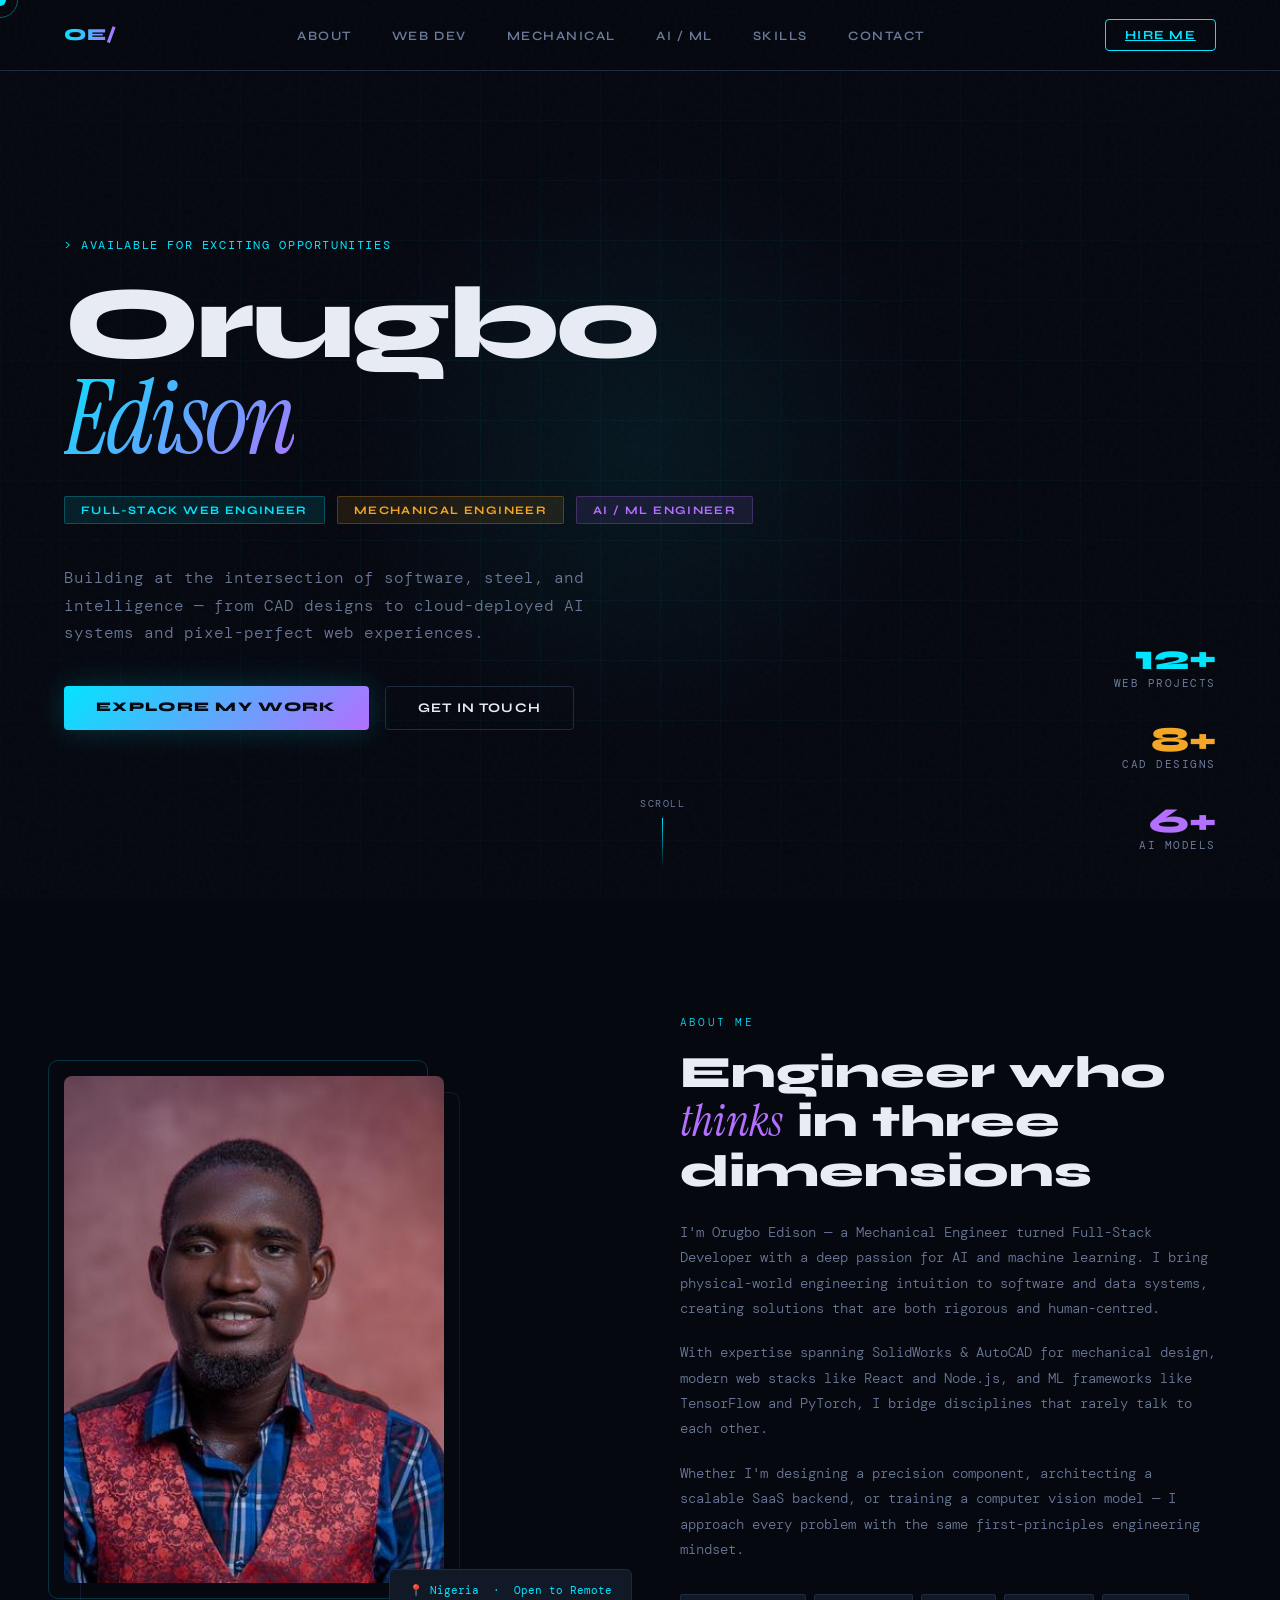
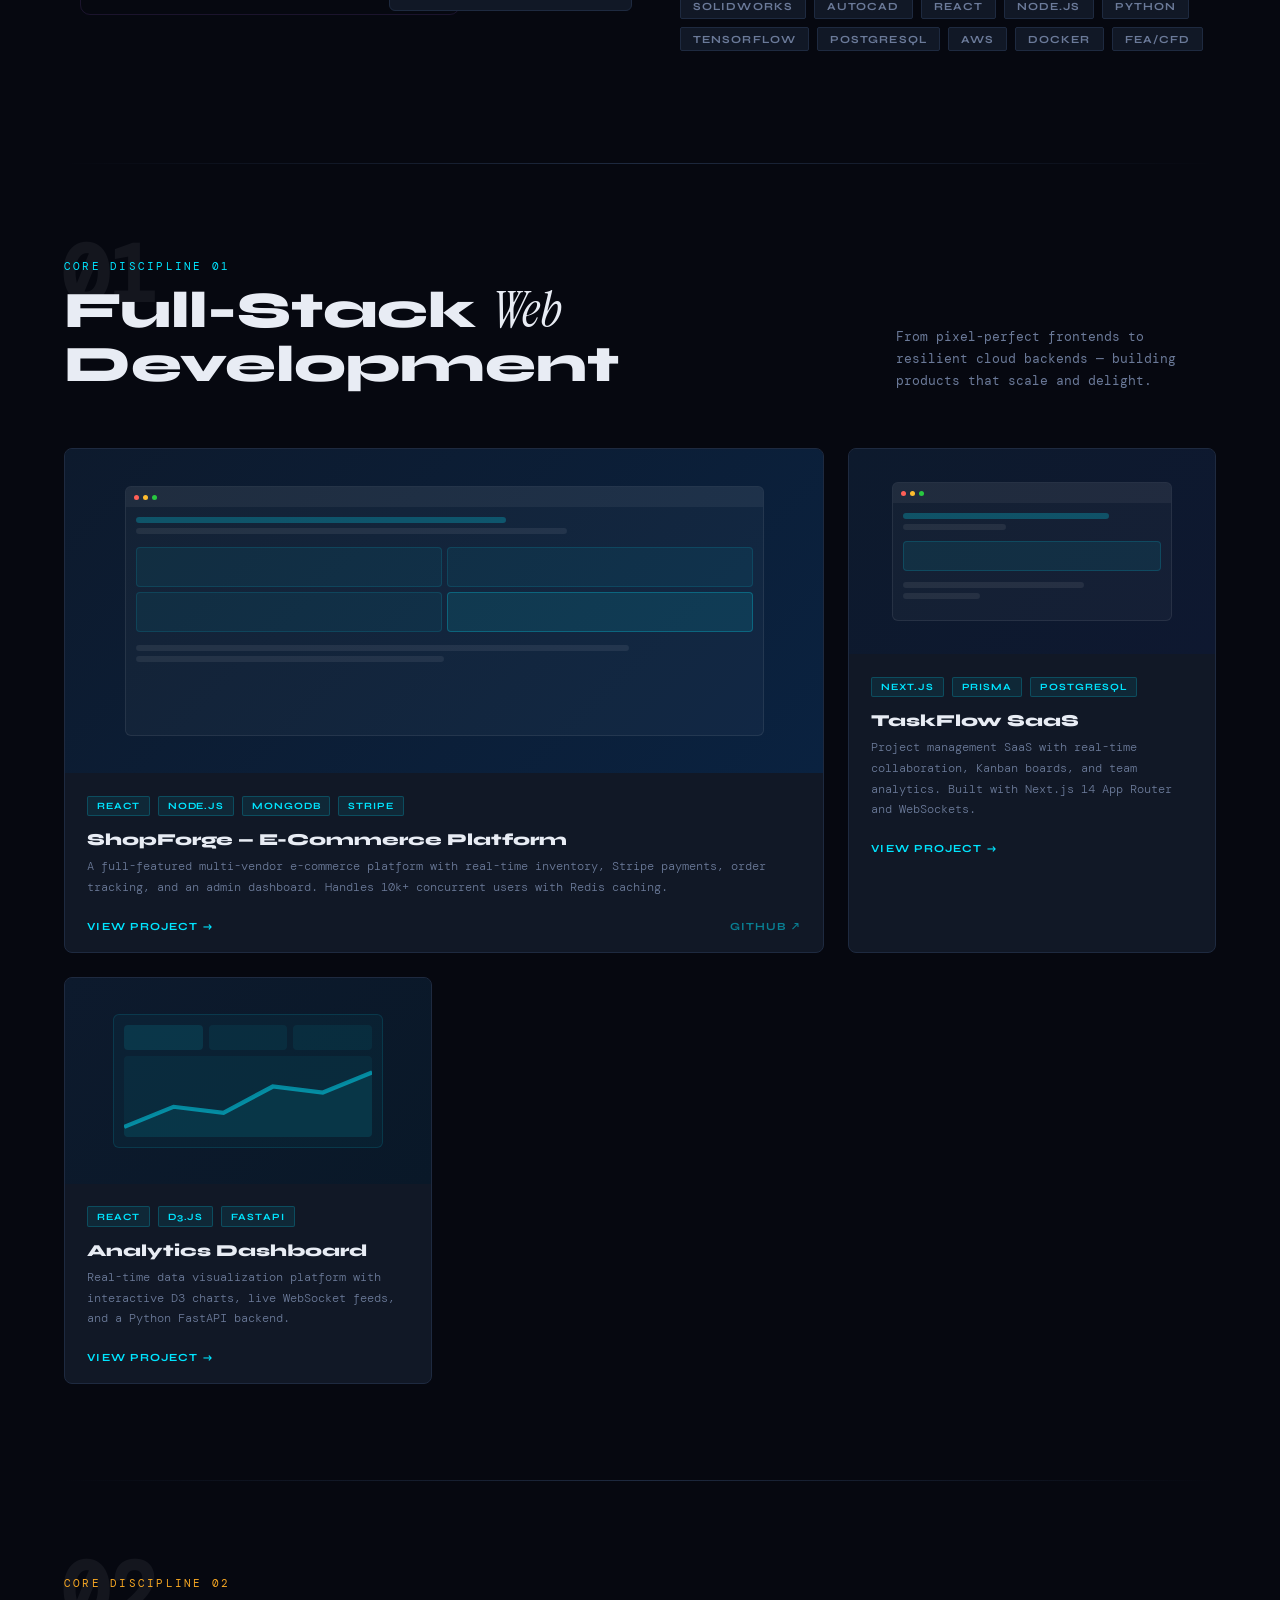
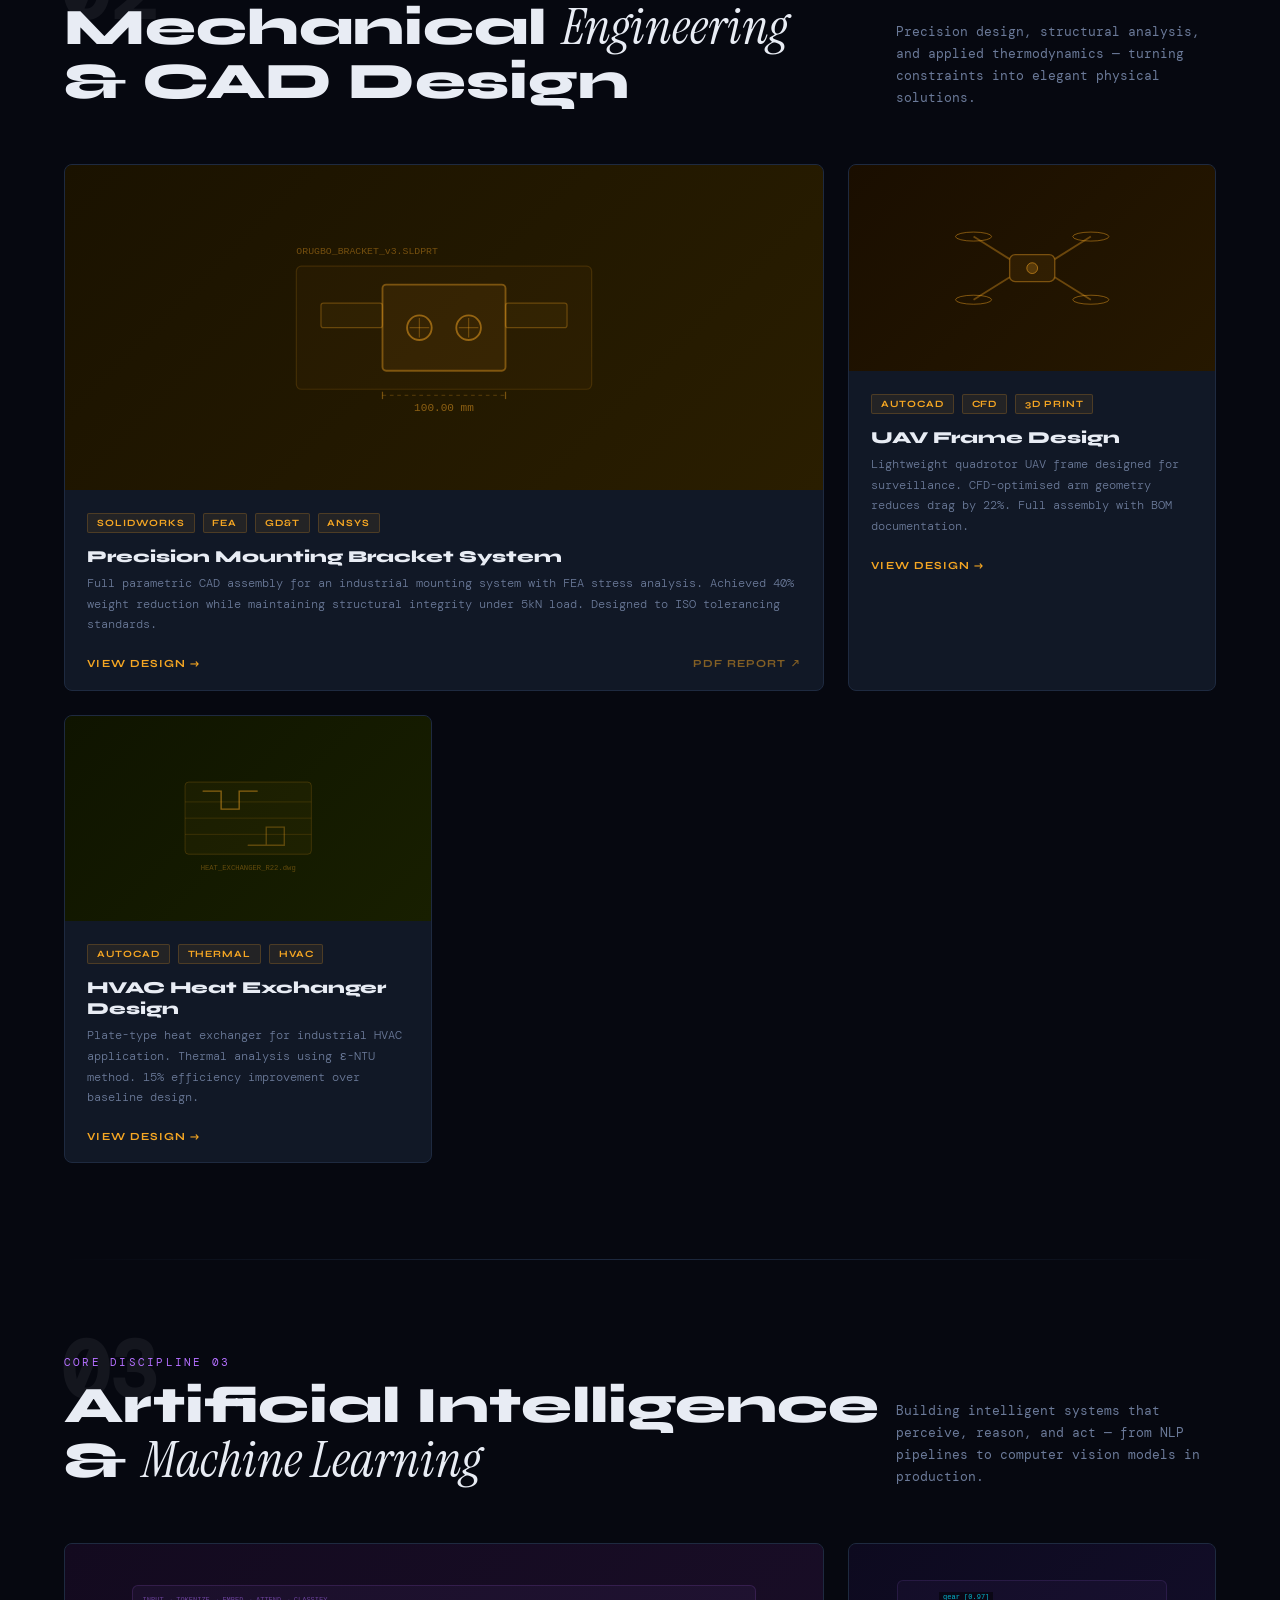
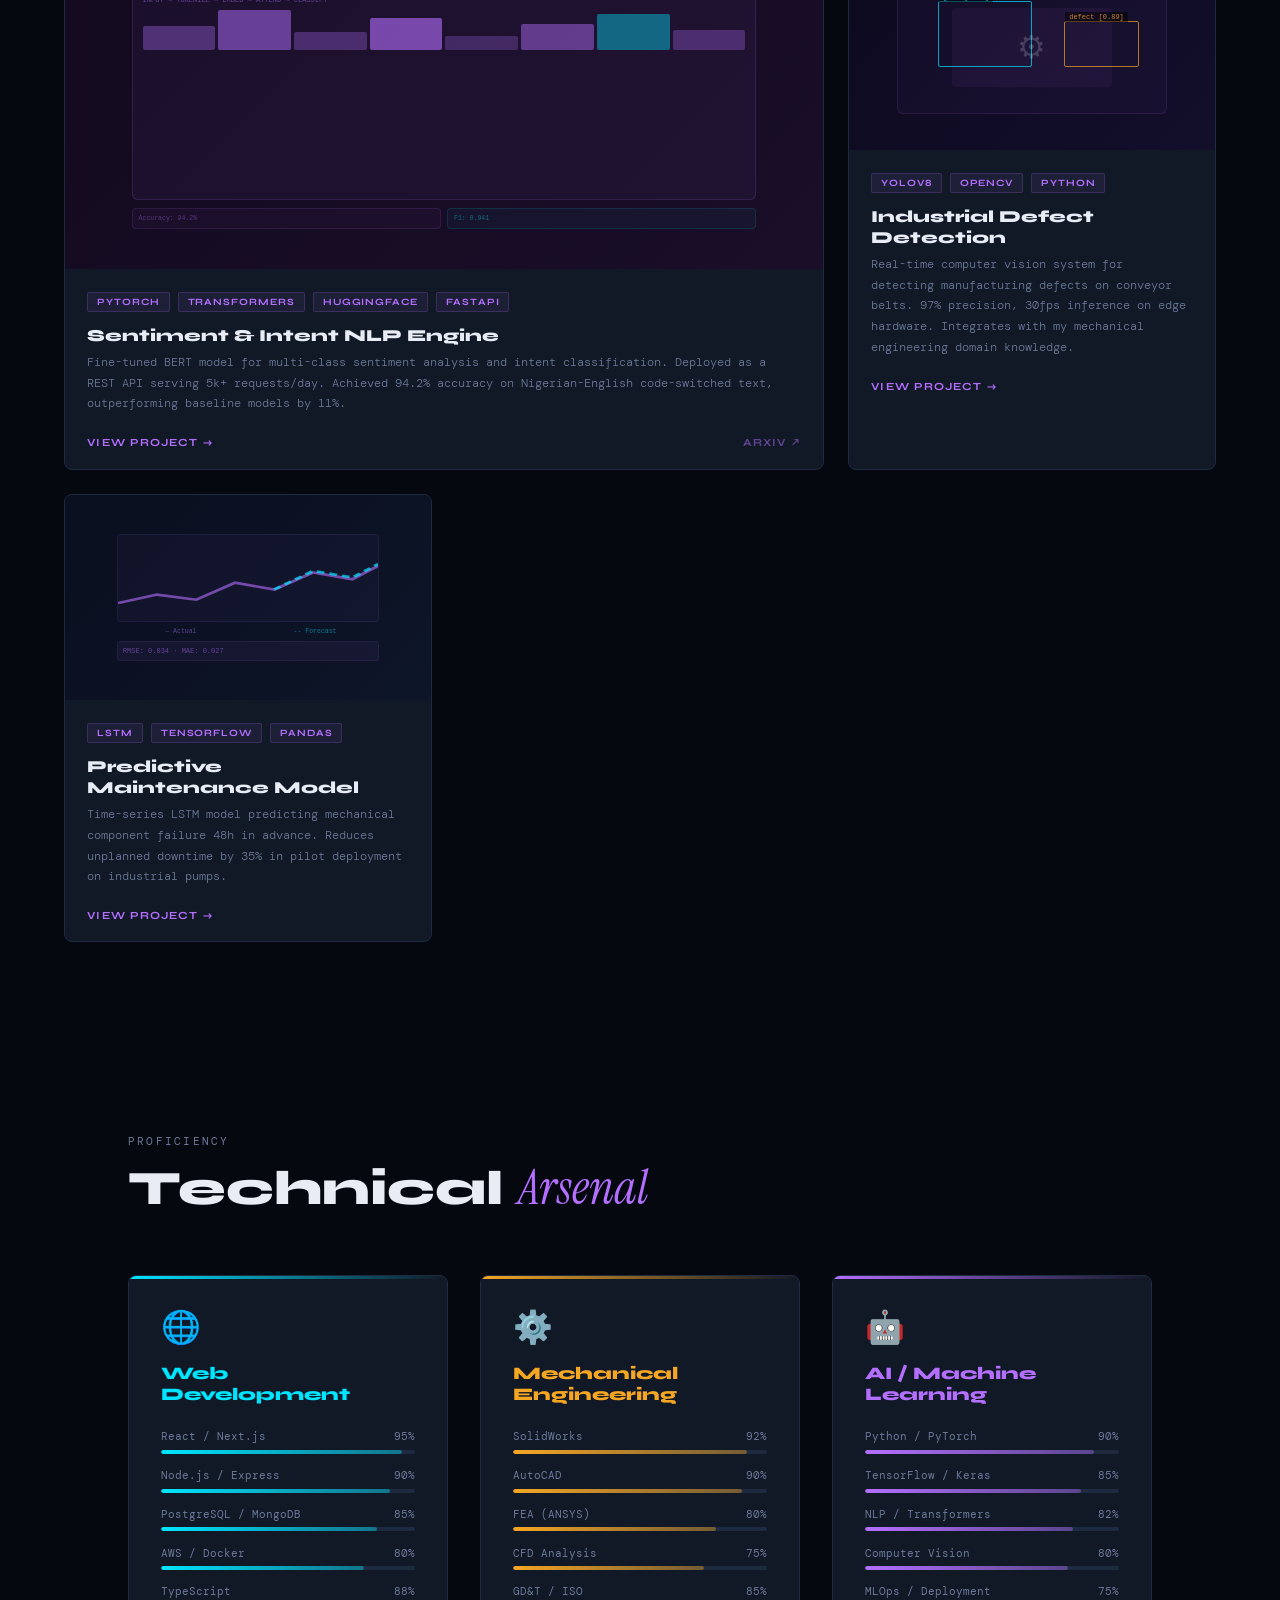
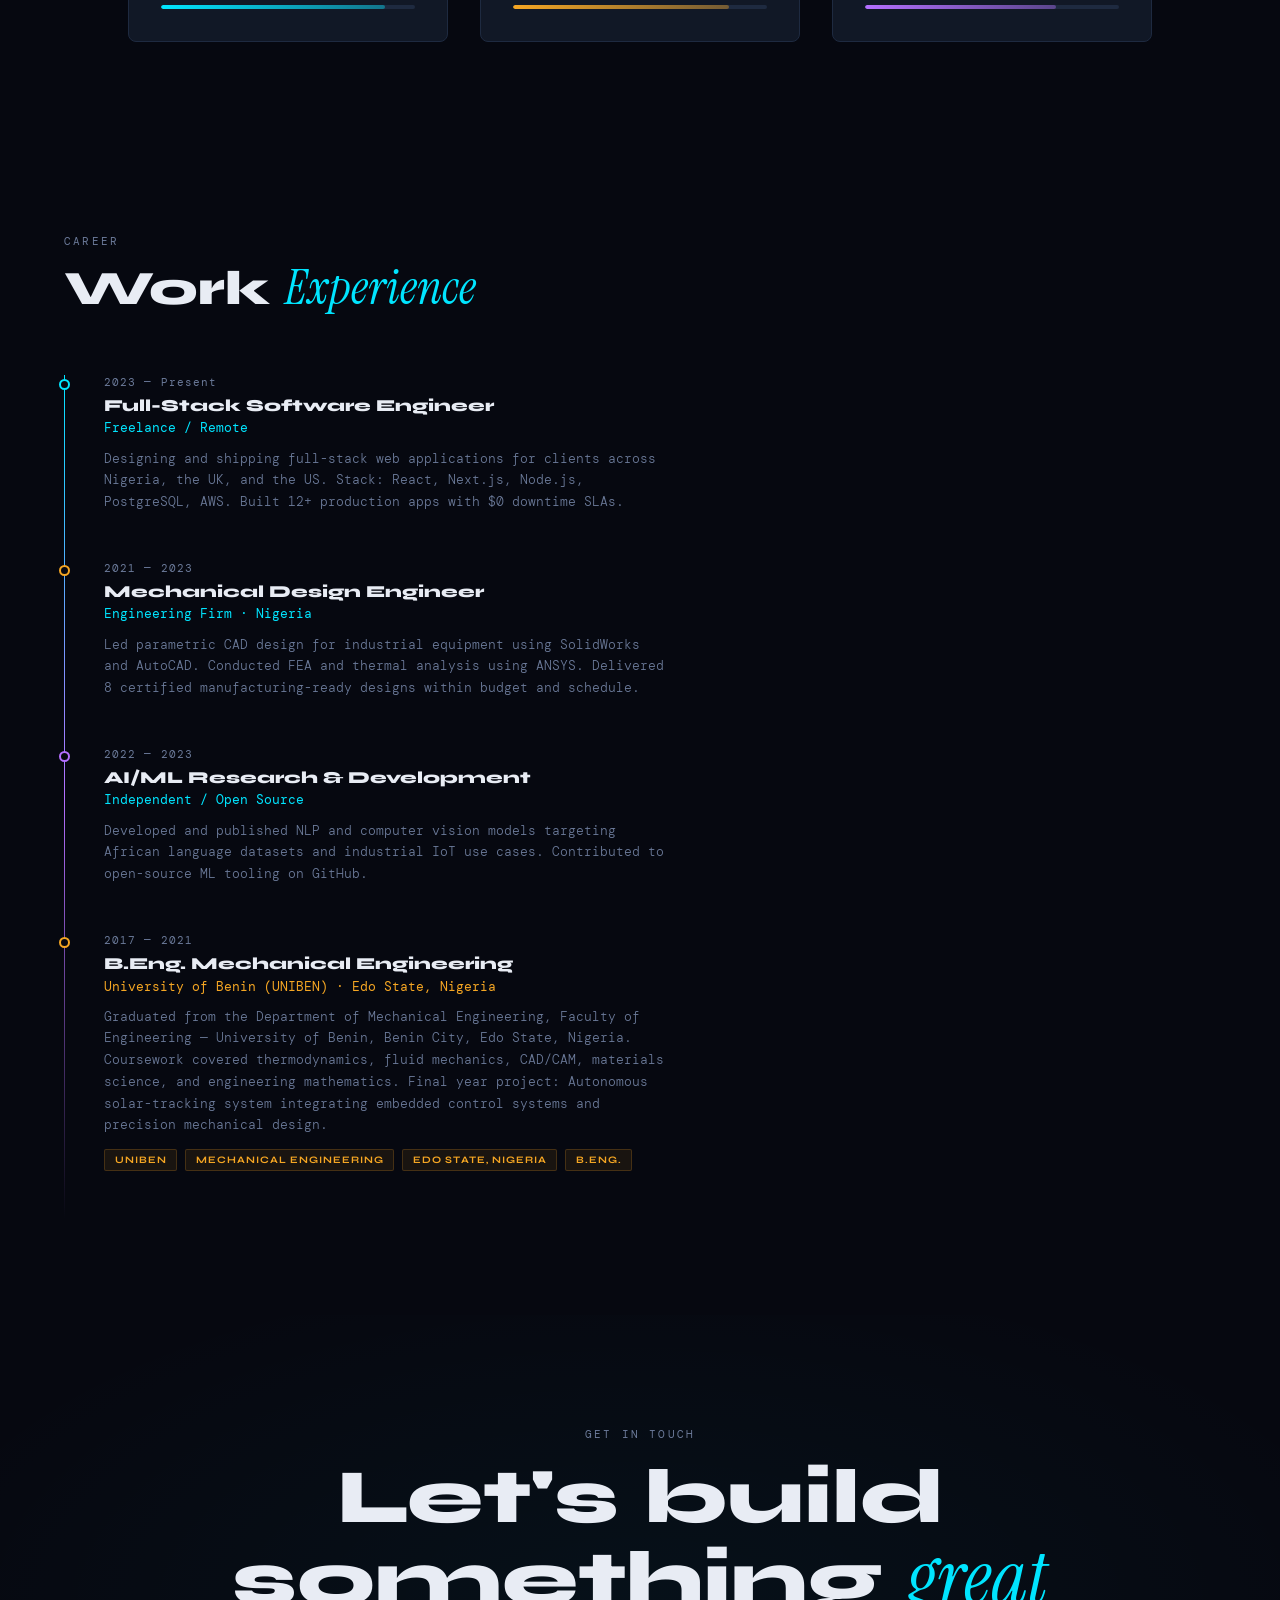
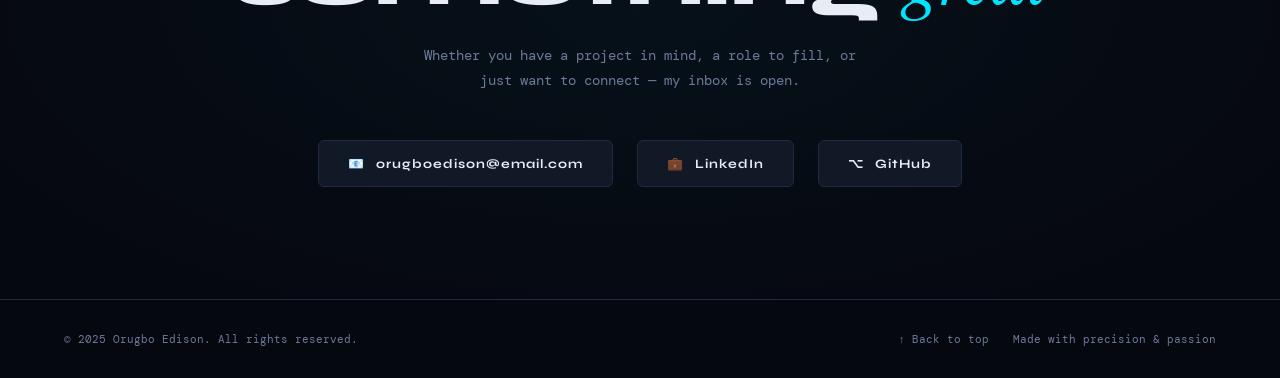
==== commit 5443e259: "Update index.html" ====
--- a/index.html
+++ b/index.html
@@ -594,10 +594,10 @@
       <div class="photo-deco"></div>
       <div class="photo-deco2"></div>
       <div class="about-photo-frame">
-        <div class="photo-placeholde" img src>
-          <div class="icon">👤</div>
-          <p>[ Replace with your photo ]</p>
-        </div>
+  <!-- Replace the placeholder div with an actual img tag -->
+        <img src="images/d.p.jpeg" alt="Profile Photo" class="profile-photo">
+      </div>
+
       </div>
       <div class="photo-tag">
         📍 Nigeria &nbsp;·&nbsp; Open to Remote
